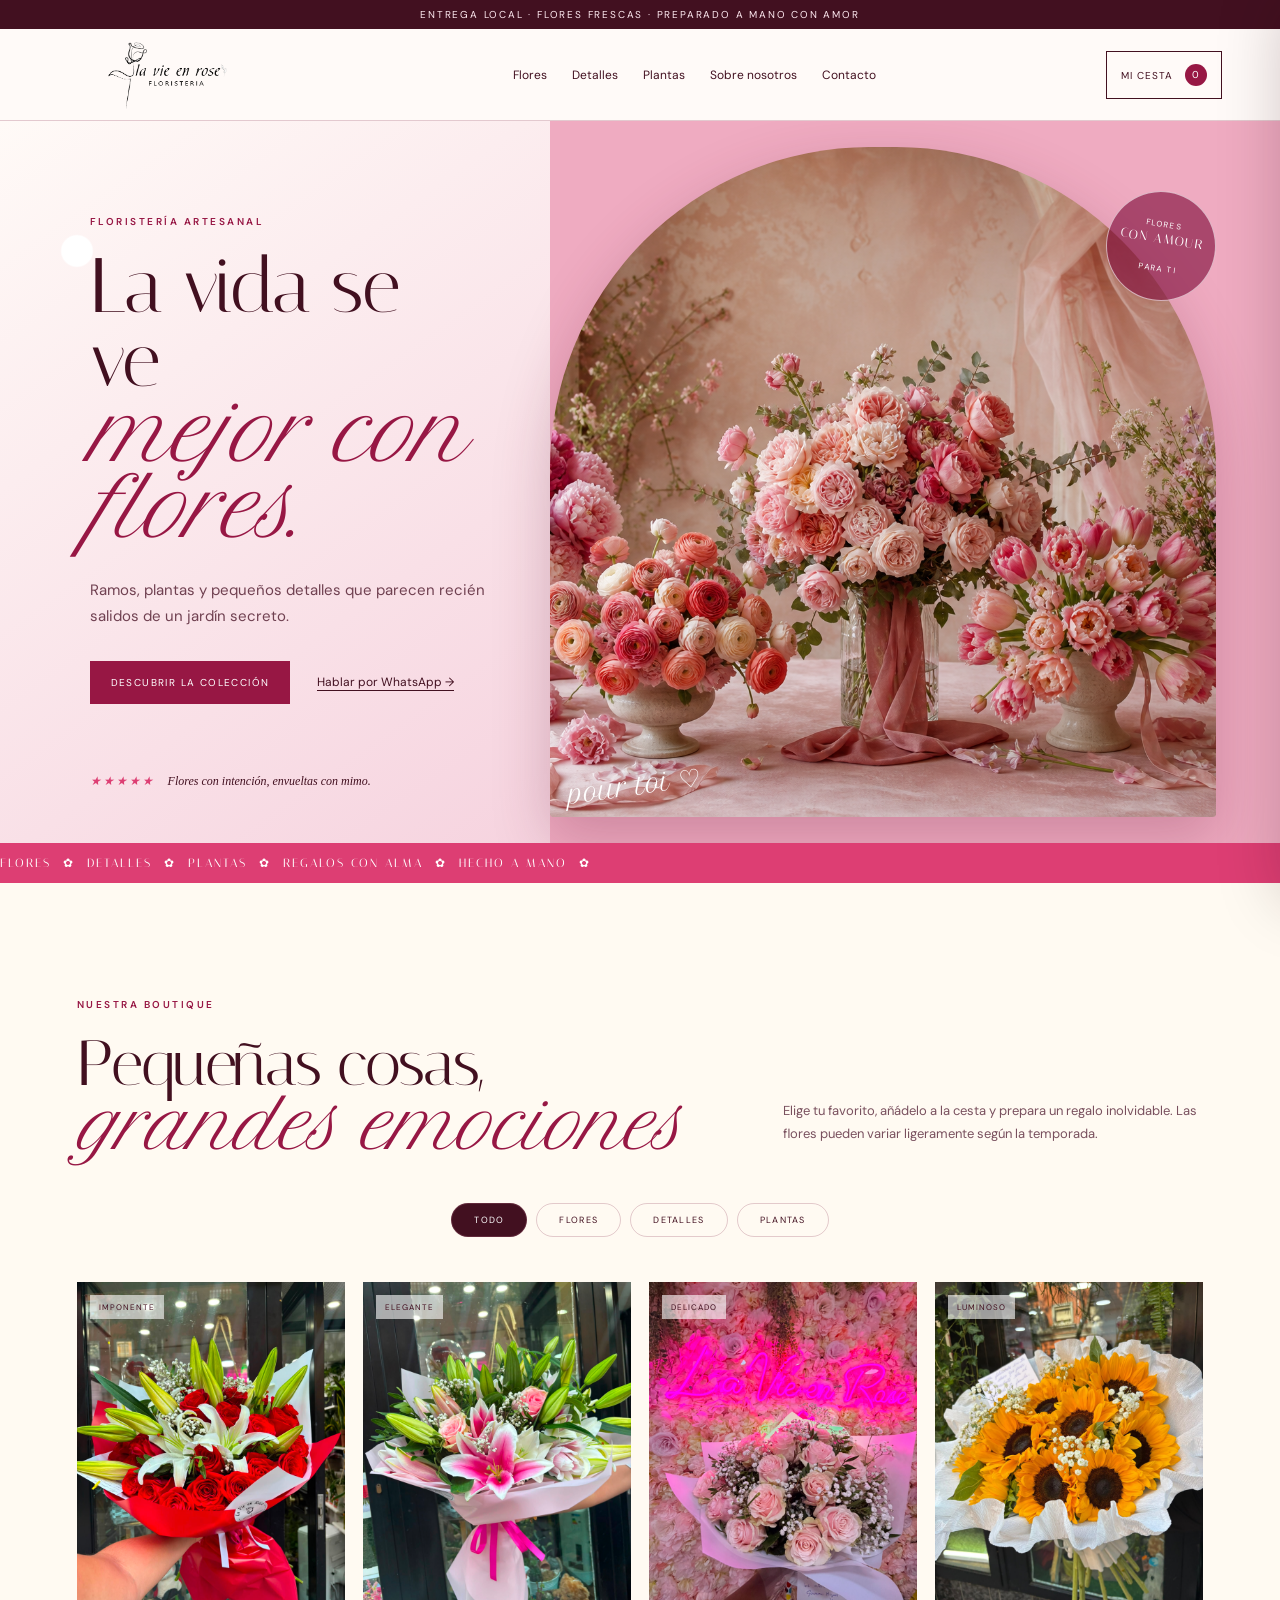
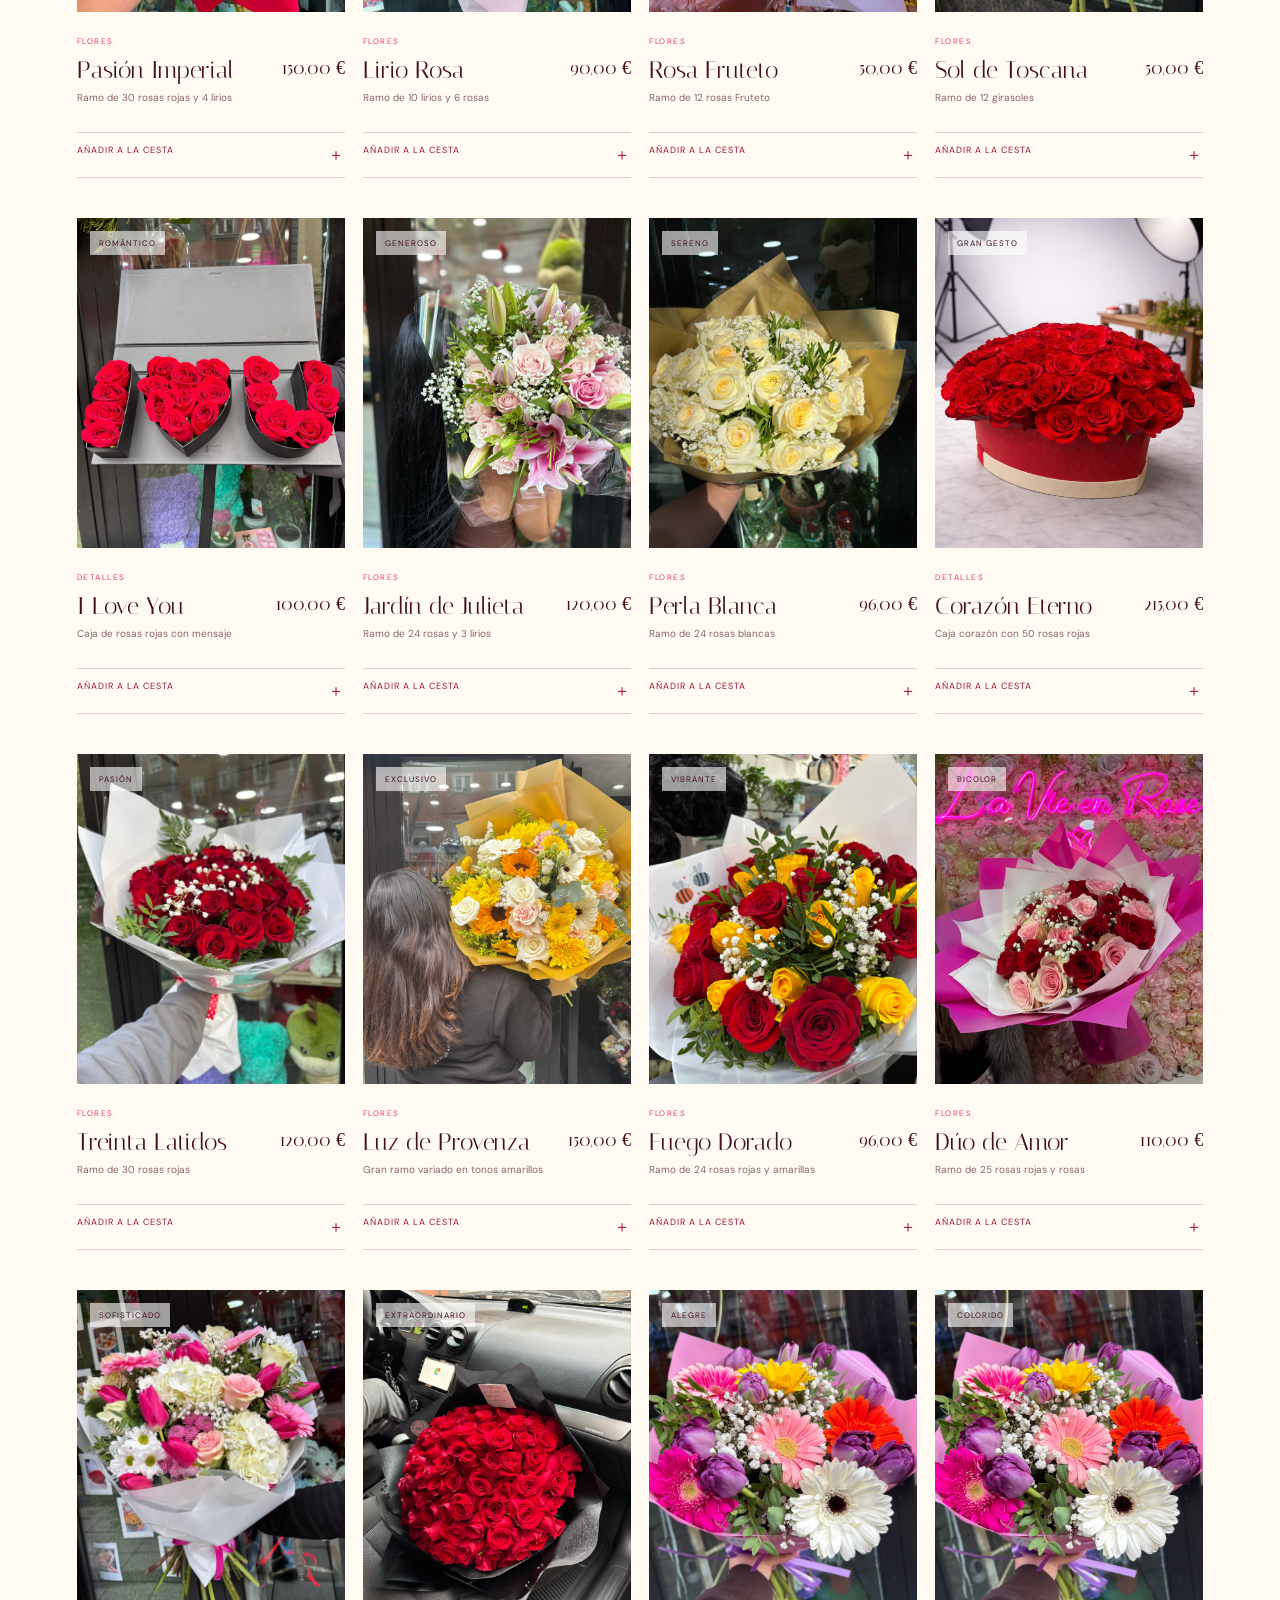
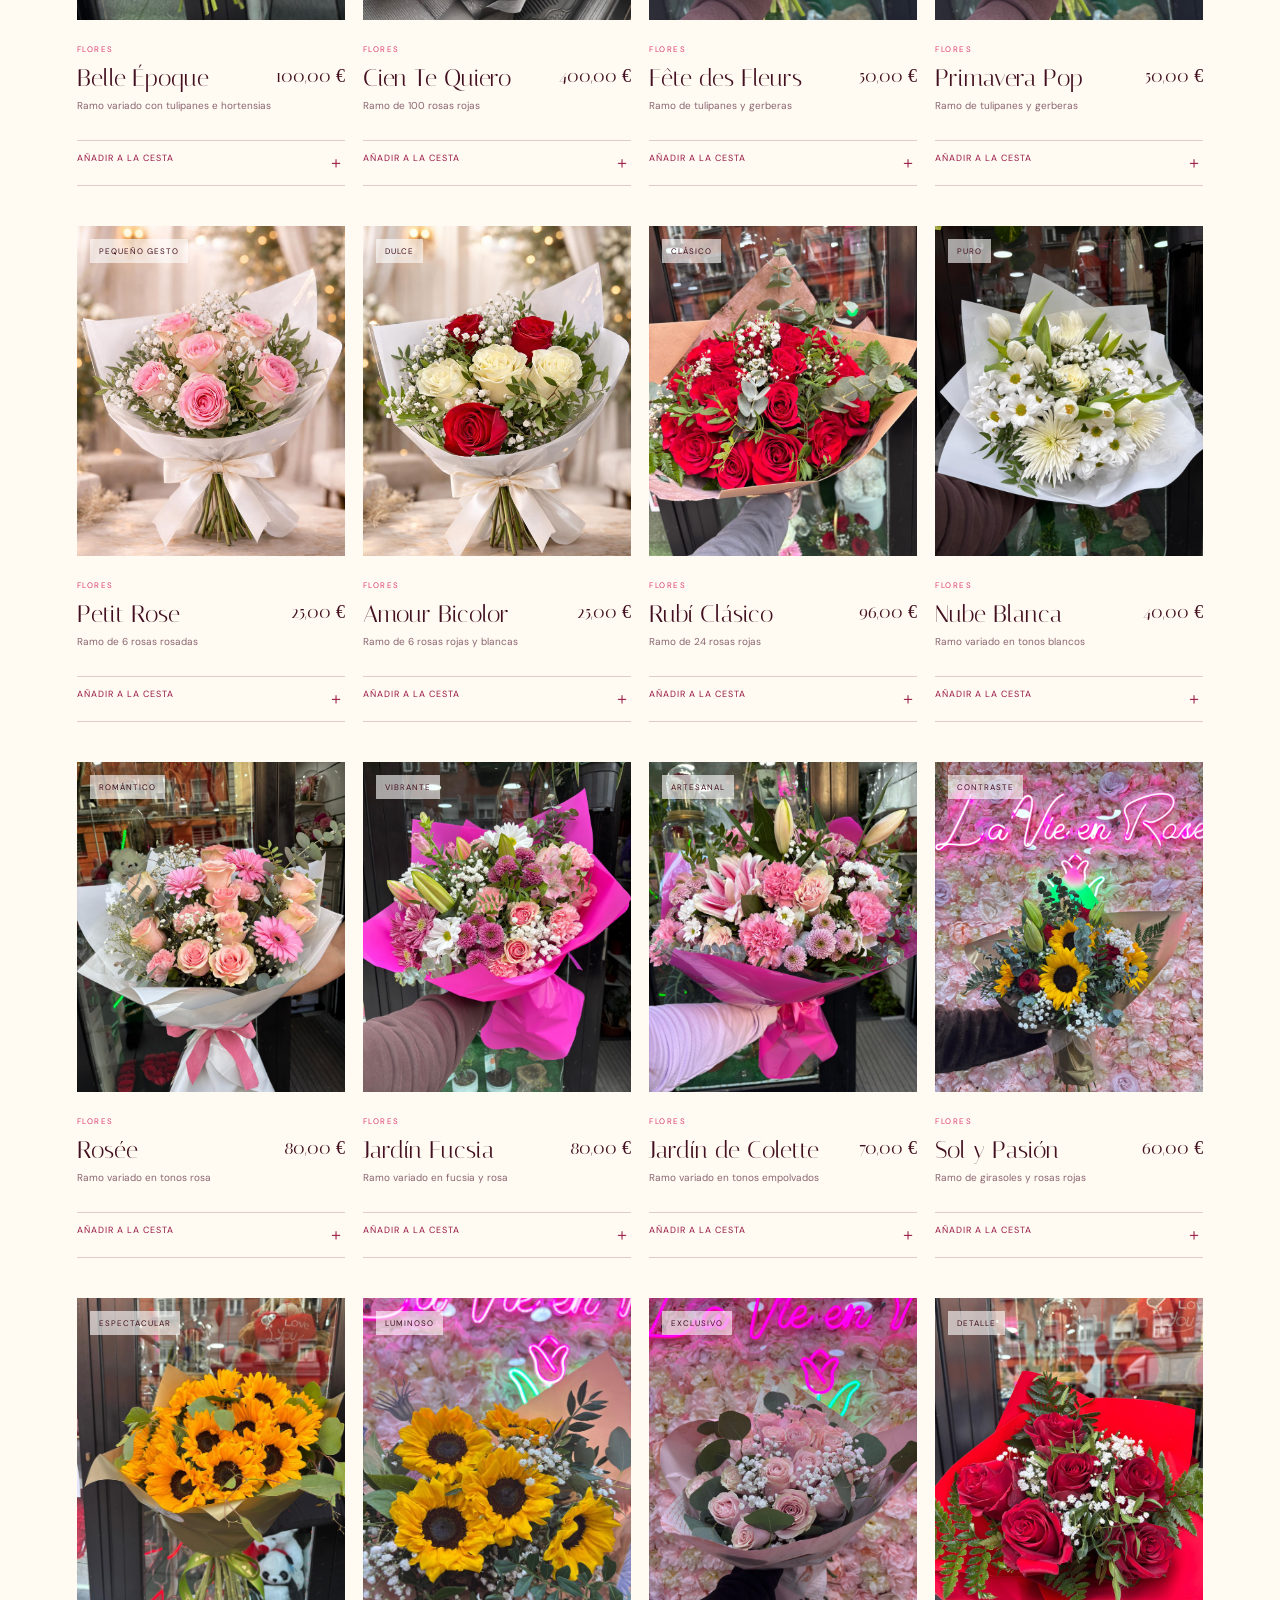
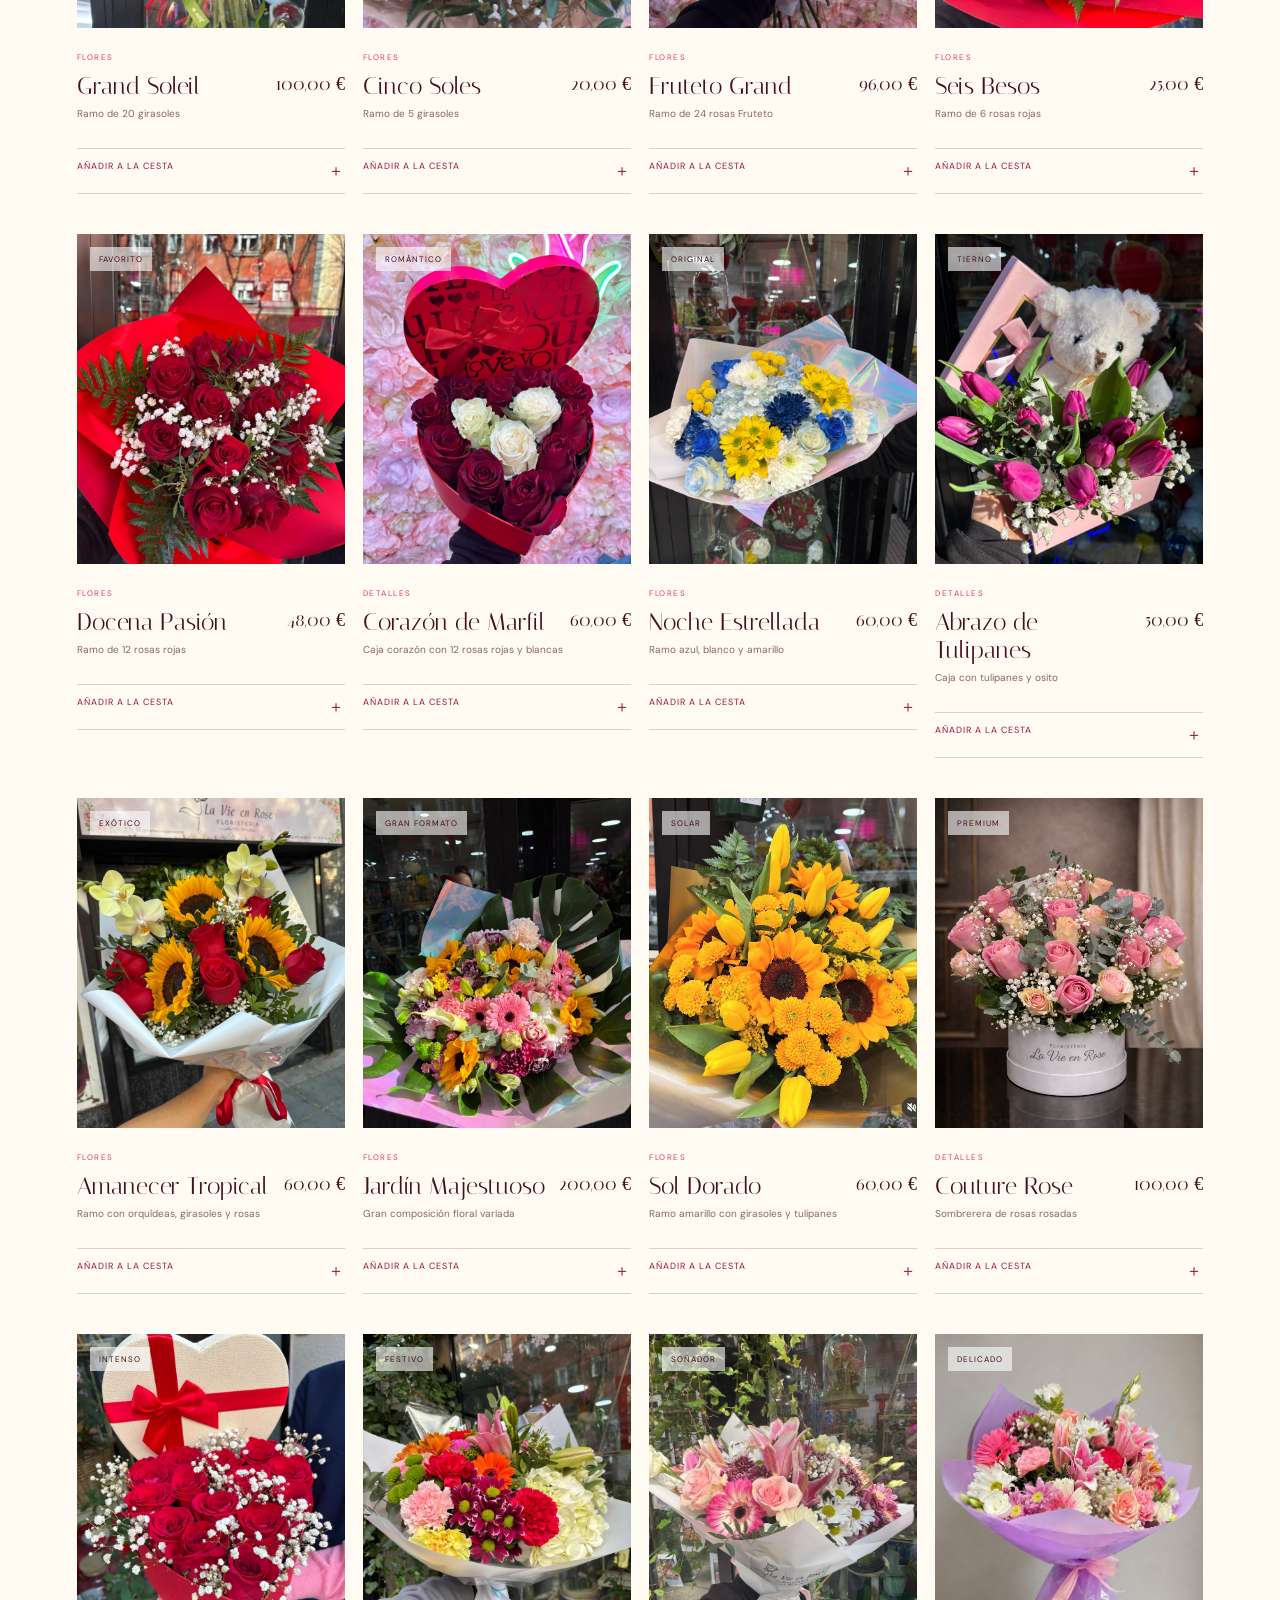
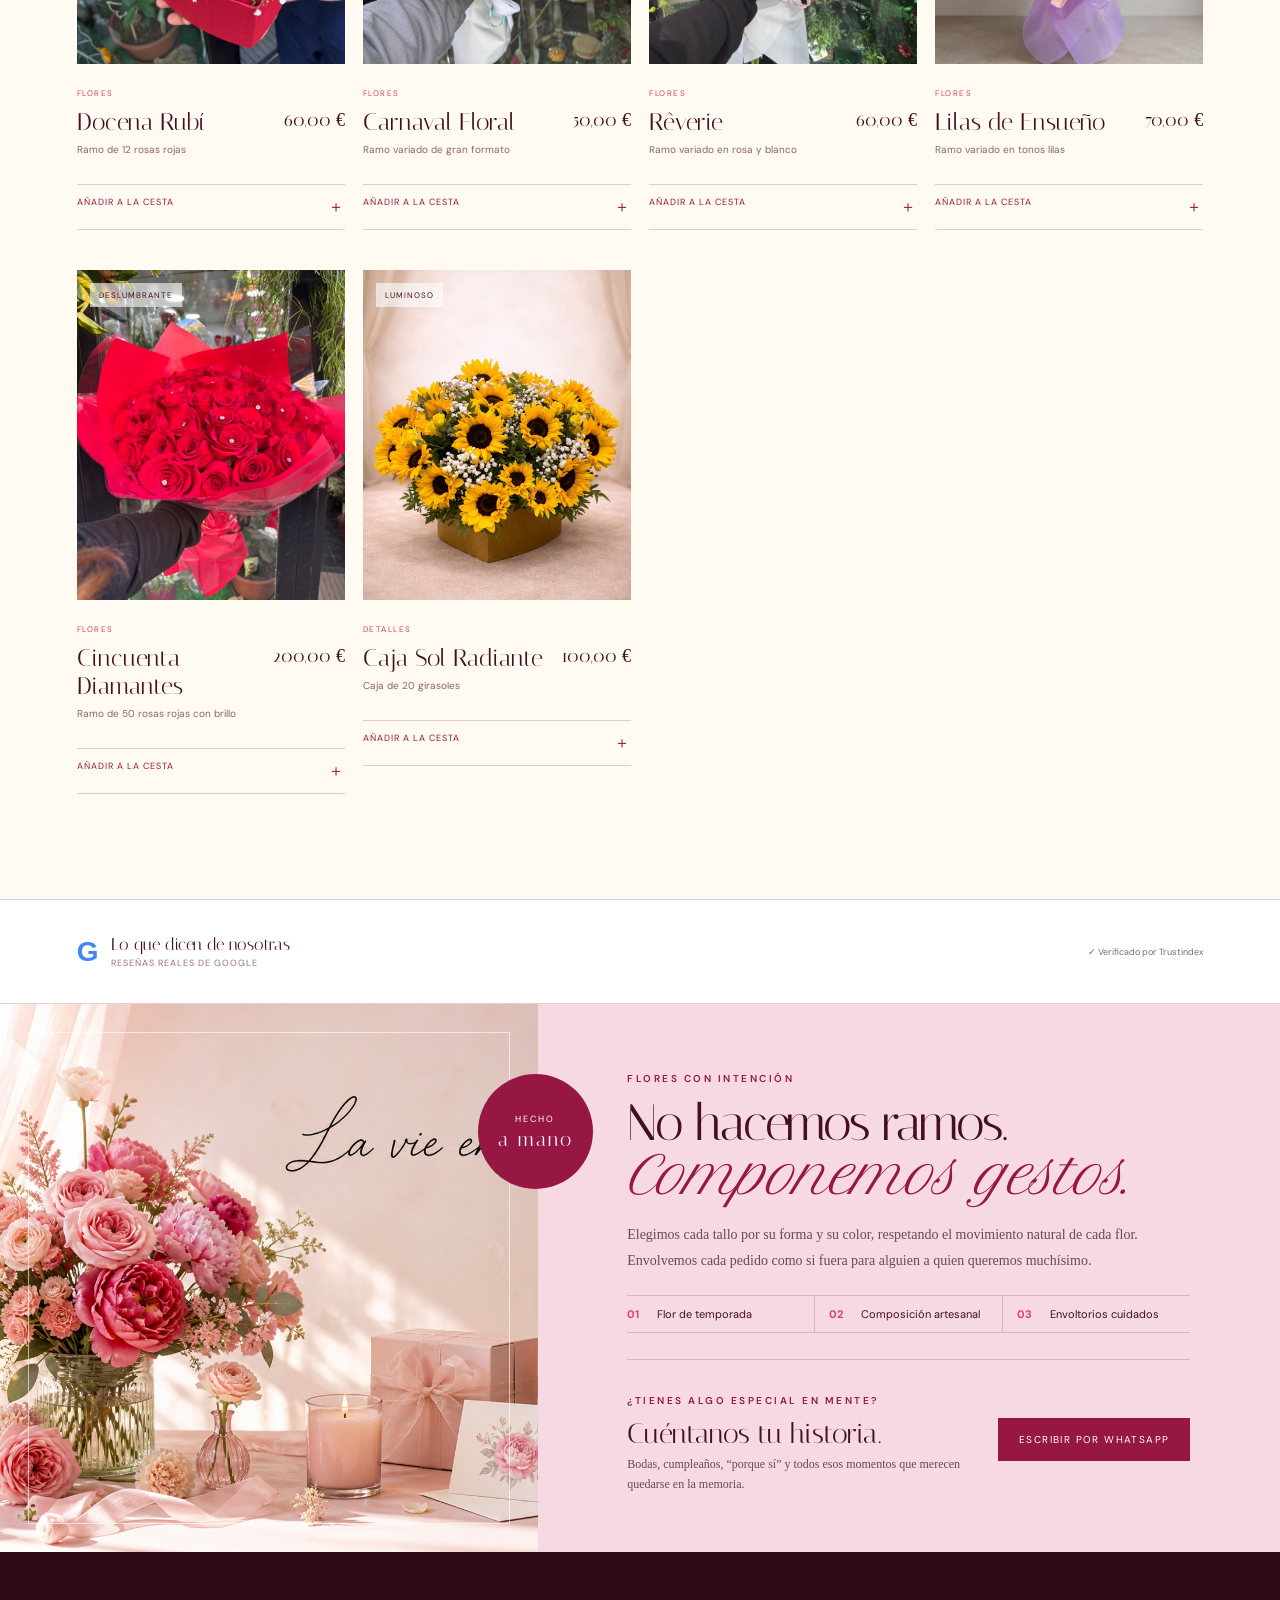
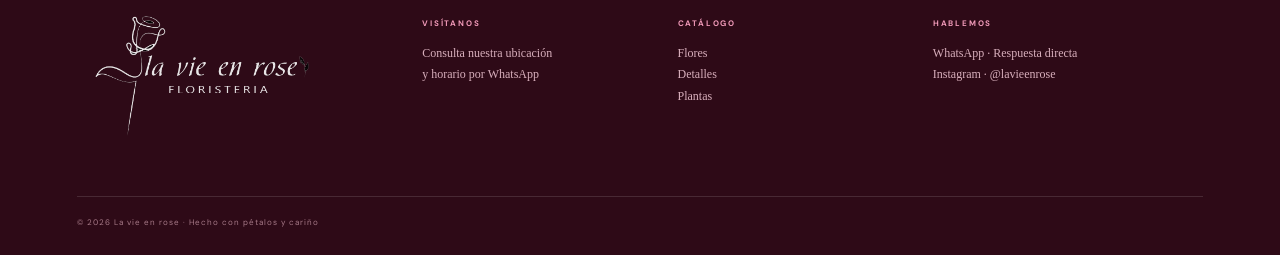
==== index.html @ 82c684bb "Completar entrega y confirmacion de pedidos" ====
<!doctype html>
<html lang="es">
<head>
  <meta charset="utf-8">
  <meta name="viewport" content="width=device-width,initial-scale=1">
  <title>La vie en rose · Floristería artesanal</title>
  <meta name="description" content="Flores, plantas y detalles preparados con cariño. Compra online y entrega local.">
  <meta property="og:title" content="La vie en rose · Flores con intención">
  <meta property="og:description" content="Ramos, plantas y detalles para convertir cualquier día en una ocasión.">
  <meta property="og:image" content="images/og-la-vie-en-rose.png">
  <link rel="stylesheet" href="styles.css">
  <link rel="stylesheet" href="catalogo-real.css">
  <link rel="stylesheet" href="checkout-flow.css">
</head>
<body>
  <div class="announcement">Entrega local · Flores frescas · Preparado a mano con amor</div>
  <header class="nav">
    <a class="brand" href="#inicio" aria-label="La vie en rose, inicio"><img src="images/logo-oficial.png" alt="La vie en rose"></a>
    <button class="menu" aria-label="Abrir menú" aria-expanded="false">☰</button>
    <nav class="links" aria-label="Navegación principal">
      <a href="#catalogo" data-category="flores">Flores</a><a href="#catalogo" data-category="detalles">Detalles</a><a href="#catalogo" data-category="plantas">Plantas</a><a href="#nosotros">Sobre nosotros</a><a href="#contacto">Contacto</a>
    </nav>
    <button class="cartButton" id="open-cart" aria-label="Abrir carrito">Mi cesta <span id="cart-count">0</span></button>
  </header>

  <main>
    <section class="hero" id="inicio">
      <div class="heroCopy"><p class="eyebrow">Floristería artesanal</p><h1>La vida se ve<br><i>mejor con flores.</i></h1><p class="lead">Ramos, plantas y pequeños detalles que parecen recién salidos de un jardín secreto.</p><div class="actions"><a class="button primary" href="#catalogo">Descubrir la colección</a><a class="textLink whatsapp-link" data-message="Hola, quiero hacer una consulta">Hablar por WhatsApp →</a></div><div class="tinyReview"><span>★★★★★</span> Flores con intención, envueltas con mimo.</div></div>
      <div class="heroVisual"><div class="heroImage" role="img" aria-label="Atelier floral de La vie en rose"></div><div class="seal">FLORES<br><b>CON AMOUR</b><br>PARA TI</div><span class="scribble">pour toi ♡</span></div>
    </section>

    <div class="marquee"><span>FLORES &nbsp;✿&nbsp; DETALLES &nbsp;✿&nbsp; PLANTAS &nbsp;✿&nbsp; REGALOS CON ALMA &nbsp;✿&nbsp; HECHO A MANO &nbsp;✿&nbsp;</span></div>

    <section class="shop" id="catalogo">
      <div class="sectionHead"><div><p class="eyebrow">Nuestra boutique</p><h2>Pequeñas cosas,<br><i>grandes emociones</i></h2></div><p>Elige tu favorito, añádelo a la cesta y prepara un regalo inolvidable. Las flores pueden variar ligeramente según la temporada.</p></div>
      <div class="categoryTabs" role="tablist" aria-label="Categorías"><button class="active" data-filter="todos">Todo</button><button data-filter="flores">Flores</button><button data-filter="detalles">Detalles</button><button data-filter="plantas">Plantas</button></div>
      <div class="productGrid" id="product-grid"></div>
    </section>

    <section class="reviews" aria-label="Reseñas de Google"><div class="reviewIntro"><span class="googleMark">G</span><div><strong>Lo que dicen de nosotras</strong><p>Reseñas reales de Google</p></div></div><div id="trustindex-widget"><script defer async src="https://cdn.trustindex.io/loader.js?f05400878cf0808a0d669afef79"></script></div><span class="verified">✓ Verificado por Trustindex</span></section>

    <section class="story storyCompact" id="nosotros"><div class="storyImage"><span>Hecho<br><b>a mano</b></span></div><div class="storyCopy"><p class="eyebrow">Flores con intención</p><h2>No hacemos ramos. <i>Componemos gestos.</i></h2><p>Elegimos cada tallo por su forma y su color, respetando el movimiento natural de cada flor. Envolvemos cada pedido como si fuera para alguien a quien queremos muchísimo.</p><div class="values"><span><b>01</b> Flor de temporada</span><span><b>02</b> Composición artesanal</span><span><b>03</b> Envoltorios cuidados</span></div><div class="storyCta" id="contacto"><div><p class="eyebrow">¿Tienes algo especial en mente?</p><h3>Cuéntanos tu historia.</h3><p>Bodas, cumpleaños, “porque sí” y todos esos momentos que merecen quedarse en la memoria.</p></div><a class="button primary whatsapp-link" data-message="Hola, me gustaría hacer un encargo personalizado">Escribir por WhatsApp</a></div></div></section>
  </main>

  <footer><a class="footerLogo" href="#inicio"><img src="images/logo-oficial.png" alt="La vie en rose"></a><div><b>VISÍTANOS</b><p>Consulta nuestra ubicación<br>y horario por WhatsApp</p></div><div><b>CATÁLOGO</b><p><a href="#catalogo" data-category="flores">Flores</a><br><a href="#catalogo" data-category="detalles">Detalles</a><br><a href="#catalogo" data-category="plantas">Plantas</a></p></div><div><b>HABLEMOS</b><p><a class="whatsapp-link" data-message="Hola, quiero más información">WhatsApp · Respuesta directa</a><br>Instagram · @lavieenrose</p></div><small>© 2026 La vie en rose · Hecho con pétalos y cariño</small></footer>

  <div class="overlay" id="cart-overlay" hidden></div><aside class="cartDrawer" id="cart" aria-label="Carrito" aria-hidden="true"><div class="cartHead"><div><p class="eyebrow">Tu selección</p><h2>Mi cesta <span id="drawer-count">0</span></h2></div><button id="close-cart" aria-label="Cerrar carrito">×</button></div><div id="cart-items" class="cartItems"></div><div class="cartEmpty" id="cart-empty"><span>♡</span><h3>Tu cesta espera flores</h3><p>Añade algo bonito del catálogo.</p></div><div class="cartSummary"><fieldset class="fulfillment"><legend>¿Cómo quieres recibirlo?</legend><label><input type="radio" name="fulfillment" value="pickup" checked> Recogida en tienda <span>Gratis</span></label><label><input type="radio" name="fulfillment" value="delivery"> Entrega en Comunidad de Madrid <span>7,90 €</span></label><div id="delivery-time-wrap" hidden><label for="delivery-time">Fecha y hora de entrega</label><input id="delivery-time" type="datetime-local" step="1800"><small>Mínimo 5 horas desde el pago · Horario 10:00–20:30</small></div></fieldset><div><span>Total</span><strong id="cart-total">0,00 €</strong></div><p id="delivery-note">Recogida gratuita. Te avisaremos cuando esté preparado.</p><button class="checkout" id="checkout">Pagar de forma segura</button><button class="whatsappOrder" id="whatsapp-order">Consultar cesta por WhatsApp</button></div></aside>
  <div class="orderModal" id="order-modal" hidden><div class="orderCard"><button id="close-order" aria-label="Cerrar">×</button><span class="orderFlower">❀</span><p class="eyebrow">Pago confirmado</p><h2>Tu pedido ya está <i>en marcha</i></h2><p>Hemos recibido correctamente tu compra.</p><div class="orderRef"><span>Referencia</span><strong id="order-reference">—</strong></div><p>Stripe enviará el comprobante al correo indicado durante el pago. Conserva esta referencia.</p><button class="checkout" id="confirm-whatsapp">Avisar a la tienda por WhatsApp</button></div></div>
  <div class="toast" id="toast" role="status" hidden></div>
  <script src="config.js"></script>
  <script src="app.js"></script>
</body></html>
---- styles.css ----
@import url('https://fonts.googleapis.com/css2?family=DM+Sans:wght@300;400;500;600&family=Italiana&family=Petit+Formal+Script&display=swap');
:root{--ink:#421020;--berry:#971744;--hot:#dd3e73;--blush:#f6d9e2;--pale:#fff8f8;--cream:#fffaf2;--sage:#738164;--line:#a6617850}*{box-sizing:border-box}html{scroll-behavior:smooth}body{margin:0;background:var(--pale);color:var(--ink);font-family:'DM Sans',sans-serif}.noScroll{overflow:hidden}button,input{font:inherit}button,a{color:inherit}a{text-decoration:none;cursor:pointer}.announcement{background:var(--ink);color:#ffeaf1;text-align:center;padding:8px 20px;font-size:10px;letter-spacing:1.8px;text-transform:uppercase}.nav{height:92px;padding:0 4.5vw;display:flex;align-items:center;justify-content:space-between;border-bottom:1px solid var(--line);background:#fffaf8e8;backdrop-filter:blur(14px);position:sticky;top:0;z-index:30}.brand img{display:block;width:225px;height:72px;object-fit:contain}.links{display:flex;gap:25px;font-size:12px}.links a{position:relative}.links a:after{content:"";position:absolute;height:1px;left:0;right:100%;bottom:-6px;background:var(--hot);transition:.25s}.links a:hover:after{right:0}.menu{display:none;background:none;border:0;font-size:22px}.cartButton{border:1px solid var(--ink);background:transparent;padding:12px 14px;text-transform:uppercase;letter-spacing:1px;font-size:10px;cursor:pointer}.cartButton span{display:inline-grid;place-items:center;background:var(--berry);color:white;border-radius:50%;min-width:22px;height:22px;margin-left:8px}.hero{min-height:680px;display:grid;grid-template-columns:43% 57%;overflow:hidden}.heroCopy{padding:84px 5vw 54px 7vw;background:radial-gradient(circle at 14% 18%,#fff 0 2%,transparent 2.2%),linear-gradient(145deg,#fffaf7,#f6d3df)}.eyebrow{text-transform:uppercase;letter-spacing:2.5px;font-size:10px;font-weight:600;color:var(--berry)}h1,h2{font:clamp(50px,6vw,88px)/.96 'Italiana',serif;letter-spacing:-2px;margin:22px 0 28px;font-weight:400}h1 i,h2 i{font-family:'Petit Formal Script',cursive;color:var(--berry);font-weight:400}.lead{font-size:15px;line-height:1.75;max-width:440px;color:#704151}.actions{display:flex;align-items:center;gap:27px;margin-top:32px}.button{border:1px solid var(--ink);padding:14px 20px;font-size:10px;text-transform:uppercase;letter-spacing:1.4px;display:inline-block;transition:.2s}.button.primary{background:var(--berry);border-color:var(--berry);color:white}.button:hover{transform:translateY(-2px)}.textLink{font-size:12px;border-bottom:1px solid}.tinyReview{margin-top:70px;font:italic 12px serif}.tinyReview span,.stars{color:var(--hot);letter-spacing:2px;margin-right:10px}.heroVisual{position:relative;padding:26px 5vw 26px 0;background:#efabc1}.heroImage{height:100%;min-height:610px;background:url('images/atelier-floral.png') center/cover no-repeat;border-radius:48% 48% 3px 3px;box-shadow:0 20px 55px #671d3840}.seal{position:absolute;right:5vw;top:70px;width:110px;height:110px;border:1px solid #fff9;border-radius:50%;display:grid;place-content:center;text-align:center;color:white;font-size:8px;line-height:1.8;letter-spacing:1.5px;transform:rotate(9deg);background:#861642aa}.seal b{font:13px 'Italiana'}.scribble{position:absolute;bottom:42px;left:18px;color:white;font:25px 'Petit Formal Script';transform:rotate(-8deg)}.marquee{background:var(--hot);color:white;white-space:nowrap;overflow:hidden;padding:13px 0;font:12px 'Italiana';letter-spacing:2px}.marquee span{display:inline-block;animation:move 22s linear infinite}@keyframes move{to{transform:translateX(-38%)}}.shop{padding:105px 6vw;background:var(--cream)}.sectionHead{display:flex;justify-content:space-between;align-items:end;margin-bottom:45px}.sectionHead h2{font-size:clamp(46px,5vw,73px);margin-bottom:0}.sectionHead>p{max-width:420px;line-height:1.75;color:#79505e;font-size:13px}.categoryTabs{display:flex;justify-content:center;gap:9px;margin:0 0 45px}.categoryTabs button{border:1px solid var(--line);border-radius:30px;background:transparent;padding:10px 22px;text-transform:uppercase;letter-spacing:1.3px;font-size:9px;cursor:pointer}.categoryTabs button.active{background:var(--ink);color:white}.productGrid{display:grid;grid-template-columns:repeat(4,1fr);gap:40px 18px}.productCard{min-width:0}.productImage,.cartThumb{background-image:url('images/catalogo-colecciones.png');background-size:300% 100%;background-repeat:no-repeat}.productImage{height:330px;position:relative;transition:.35s;overflow:hidden}.productCard:hover .productImage{transform:translateY(-4px);box-shadow:0 14px 30px #681c3720}.productImage>span{position:absolute;left:13px;top:13px;background:#fff9;padding:7px 9px;font-size:8px;text-transform:uppercase;letter-spacing:1px}.quickAdd{position:absolute;right:12px;bottom:12px;width:38px;height:38px;border-radius:50%;border:0;background:var(--berry);color:white;font-size:19px;cursor:pointer;transform:translateY(55px);transition:.25s}.productCard:hover .quickAdd{transform:none}.productInfo{padding-top:16px}.productInfo small{text-transform:uppercase;color:var(--hot);font-size:8px;letter-spacing:1.5px}.productInfo>div{display:flex;justify-content:space-between;align-items:start;gap:12px}.productInfo h3{font:24px 'Italiana';margin:7px 0 0}.productInfo strong{font:18px 'Italiana';white-space:nowrap;margin-top:8px}.productInfo p{font-size:10px;color:#8a6570;margin:7px 0 13px;min-height:28px}.addButton{width:100%;padding:11px 0;border:0;border-top:1px solid var(--line);border-bottom:1px solid var(--line);background:transparent;text-align:left;color:var(--berry);font-size:9px;text-transform:uppercase;letter-spacing:1px;cursor:pointer}.addButton span{float:right;font-size:16px}.reviews{min-height:105px;background:white;display:flex;align-items:center;gap:28px;padding:22px 6vw;border-top:1px solid var(--line);border-bottom:1px solid var(--line);overflow:hidden}.reviewIntro{display:flex;align-items:center;gap:12px;min-width:max-content}.googleMark{font:bold 28px Arial;color:#4285f4}.reviewIntro strong{display:block;font:17px 'Italiana'}.reviewIntro p{margin:3px 0 0;font-size:9px;text-transform:uppercase;letter-spacing:1px;color:#94717c}.reviewPlaceholder{display:inline-block;background:var(--pale);padding:13px 20px;font:italic 12px serif;color:#8d6873;border-radius:3px}.verified{margin-left:auto;font-size:9px;color:#7c6970;white-space:nowrap}.story{display:grid;grid-template-columns:1fr 1fr;min-height:690px;background:var(--blush)}.storyImage{background:url('images/catalogo-colecciones.png') 2% center/300% 100% no-repeat;position:relative}.storyImage:after{content:"";position:absolute;inset:28px;border:1px solid #fff9}.storyImage span{position:absolute;z-index:2;right:-55px;top:70px;width:115px;height:115px;border-radius:50%;background:var(--berry);color:white;display:grid;place-content:center;text-align:center;font-size:9px;line-height:1.7;letter-spacing:2px;text-transform:uppercase}.storyImage b{font:20px 'Italiana';text-transform:none}.storyCopy{padding:95px 9vw}.storyCopy h2{font-size:clamp(44px,5vw,68px)}.storyCopy>p:not(.eyebrow){font:14px/1.85 Georgia,serif;color:#704655}.values{margin-top:32px;border-top:1px solid var(--line)}.values span{display:flex;gap:18px;padding:13px 0;border-bottom:1px solid var(--line);font-size:11px}.values b{color:var(--hot)}.contact{text-align:center;background:var(--berry);color:white;padding:95px 20px;position:relative;overflow:hidden}.contact:before,.contact:after{content:'❀';position:absolute;font-size:230px;color:#ffffff0a}.contact:before{left:-50px;top:-80px}.contact:after{right:-30px;bottom:-100px}.contact .eyebrow{color:#ffc3d8}.contact h2{font-size:clamp(46px,6vw,76px);margin:18px auto}.contact h2 i{color:#ffc1d6}.contact>p:not(.eyebrow){max-width:570px;margin:auto;line-height:1.7;color:#f9dce6;font-size:13px}.contactFlower{font-size:28px}.center{justify-content:center}.button.light{background:white;border-color:white;color:var(--berry)}footer{padding:58px 6vw 28px;background:#2e0a17;color:#f7dfe7;display:grid;grid-template-columns:1.4fr 1fr 1fr 1.2fr;gap:30px}.footerLogo img{width:260px;filter:invert(1);opacity:.9}footer b{font-size:8px;letter-spacing:1.8px;color:#f19ab9}footer p{font:12px/1.8 Georgia,serif;color:#d8afbc}footer small{grid-column:1/-1;border-top:1px solid #ffffff20;padding-top:20px;margin-top:22px;color:#a77a88;font-size:8px;letter-spacing:1px}.overlay{position:fixed;inset:0;background:#25071188;backdrop-filter:blur(3px);z-index:50}.cartDrawer{position:fixed;right:0;top:0;bottom:0;width:min(440px,100%);background:var(--cream);z-index:60;transform:translateX(105%);transition:.35s ease;display:flex;flex-direction:column;box-shadow:-20px 0 60px #21020e35}.cartDrawer.open{transform:none}.cartHead{display:flex;justify-content:space-between;align-items:start;padding:30px;border-bottom:1px solid var(--line)}.cartHead h2{font-size:35px;margin:8px 0 0;letter-spacing:-1px}.cartHead h2 span{font:12px 'DM Sans';display:inline-grid;place-items:center;background:var(--berry);color:#fff;border-radius:50%;width:22px;height:22px;vertical-align:middle}.cartHead>button{border:0;background:none;font:34px/1 serif;cursor:pointer}.cartItems{padding:8px 28px;overflow:auto}.cartItem{display:grid;grid-template-columns:78px 1fr auto;gap:15px;padding:18px 0;border-bottom:1px solid var(--line)}.cartThumb{height:92px}.cartItemCopy h3{font:20px 'Italiana';margin:5px 0}.cartItemCopy p{font-size:11px;color:var(--berry);margin:0 0 13px}.quantity{border:1px solid var(--line);width:92px;display:flex;align-items:center;justify-content:space-between}.quantity button{border:0;background:transparent;padding:5px 8px;cursor:pointer}.quantity span{font-size:10px}.remove{border:0;background:none;align-self:start;color:#a67a87;font-size:20px;cursor:pointer}.cartEmpty{text-align:center;margin:auto;padding:40px}.cartEmpty span{font:50px serif;color:#d48ca5}.cartEmpty h3{font:27px 'Italiana';margin:10px}.cartEmpty p{font:italic 13px serif;color:#92717c}.cartSummary{margin-top:auto;padding:24px 30px 30px;border-top:1px solid var(--line);background:white}.cartSummary>div{display:flex;justify-content:space-between}.cartSummary strong{font:23px 'Italiana'}.cartSummary>p{font-size:9px;color:#8c6d77}.checkout,.whatsappOrder{width:100%;padding:15px;border:1px solid var(--ink);cursor:pointer;text-transform:uppercase;letter-spacing:1px;font-size:9px}.checkout{background:var(--berry);border-color:var(--berry);color:white;margin-top:10px}.whatsappOrder{background:white;margin-top:8px}.toast{position:fixed;bottom:25px;left:50%;transform:translateX(-50%);background:var(--ink);color:white;padding:14px 22px;z-index:80;border-radius:100px;font-size:11px;box-shadow:0 10px 30px #0004}
@media(max-width:1050px){.links{gap:15px}.productGrid{grid-template-columns:repeat(3,1fr)}}
@media(max-width:820px){.nav{height:74px}.brand img{width:175px;height:58px}.menu{display:block;order:3}.links{display:none;position:absolute;top:74px;left:0;right:0;background:var(--pale);padding:25px;flex-direction:column;text-align:center;gap:20px;border-bottom:1px solid var(--line)}.links.open{display:flex}.cartButton{margin-left:auto;margin-right:12px}.hero{grid-template-columns:1fr}.heroCopy{padding:70px 7vw}.heroVisual{height:560px;padding:20px}.heroImage{min-height:0}.productGrid{grid-template-columns:repeat(2,1fr)}.reviews{flex-wrap:wrap}.verified{margin-left:0}.story{grid-template-columns:1fr}.storyImage{min-height:560px}.storyImage span{right:24px}.storyCopy{padding:75px 8vw}footer{grid-template-columns:1fr 1fr}}
@media(max-width:560px){.announcement{font-size:7px}.brand img{width:142px}.cartButton{font-size:0;padding:7px}.cartButton:before{content:'Cesta';font-size:8px}.heroCopy{padding:55px 6vw}.hero h1{font-size:53px}.lead{font-size:13px}.actions{align-items:flex-start;flex-direction:column;gap:17px}.heroVisual{height:450px}.seal{width:85px;height:85px;right:24px}.shop{padding:72px 5vw}.sectionHead{display:block}.sectionHead>p{margin-top:24px}.categoryTabs{justify-content:flex-start;overflow:auto}.categoryTabs button{padding:9px 16px}.productGrid{grid-template-columns:1fr;gap:35px}.productImage{height:410px}.quickAdd{transform:none}.reviews{display:block;text-align:center}.reviewIntro{justify-content:center}.reviewPlaceholder{margin-top:18px}.verified{display:block;margin-top:15px}.storyImage{min-height:450px}.storyCopy{padding:64px 6vw}.contact{padding:75px 18px}.contact h2{font-size:44px}footer{grid-template-columns:1fr;padding:48px 8vw}.footerLogo{margin-bottom:18px}.footerLogo img{width:230px}}
---- catalogo-real.css ----
.productImage,
.cartThumb {
  background-size: cover;
  background-position: center;
  background-repeat: no-repeat;
}

.productImage {
  background-color: var(--blush);
}

.emptyCategory {
  grid-column: 1 / -1;
  padding: 72px 24px;
  text-align: center;
  border: 1px solid var(--line);
  background: #fff;
}

.emptyCategory span {
  color: var(--hot);
  font-size: 32px;
}

.emptyCategory h3 {
  margin: 12px 0 8px;
  font: 34px 'Italiana', serif;
}

.emptyCategory p {
  margin: auto;
  max-width: 480px;
  color: #8a6570;
  font-size: 12px;
  line-height: 1.7;
}

#trustindex-widget {
  flex: 1;
  min-width: 280px;
}

.story.storyCompact {
  min-height: 520px;
  grid-template-columns: minmax(330px, 42%) 1fr;
}

.storyCompact .storyImage {
  min-height: 520px;
  background-size: cover;
  background-position: 10% center;
}

.storyCompact .storyCopy {
  padding: 58px clamp(38px, 7vw, 105px);
}

.storyCompact .storyCopy > h2 {
  max-width: 720px;
  margin: 12px 0 18px;
  font-size: clamp(38px, 4vw, 58px);
  line-height: 1.02;
}

.storyCompact .storyCopy > p:not(.eyebrow) {
  max-width: 690px;
  margin-bottom: 20px;
}

.storyCompact .values {
  display: grid;
  grid-template-columns: repeat(3, 1fr);
  margin-top: 22px;
}

.storyCompact .values span {
  align-items: center;
  border-right: 1px solid var(--line);
  padding: 11px 14px;
}

.storyCompact .values span:first-child { padding-left: 0; }
.storyCompact .values span:last-child { border-right: 0; }

.storyCta {
  display: flex;
  align-items: center;
  justify-content: space-between;
  gap: 28px;
  margin-top: 26px;
  padding-top: 24px;
  border-top: 1px solid var(--line);
}

.storyCta h3 {
  margin: 5px 0;
  font: 28px 'Italiana', serif;
}

.storyCta p:not(.eyebrow) {
  margin: 0;
  max-width: 520px;
  color: #704655;
  font: 12px/1.6 Georgia, serif;
}

.storyCta .button { flex: 0 0 auto; }

@media (max-width: 820px) {
  .story.storyCompact { grid-template-columns: 1fr; }
  .storyCompact .storyImage { min-height: 360px; }
  .storyCompact .storyCopy { padding: 52px 7vw; }
}

@media (max-width: 560px) {
  .storyCompact .storyImage { min-height: 310px; }
  .storyCompact .storyCopy { padding: 42px 6vw; }
  .storyCompact .storyCopy > h2 { font-size: 38px; }
  .storyCompact .values { grid-template-columns: 1fr; }
  .storyCompact .values span { border-right: 0; padding-left: 0; }
  .storyCta { align-items: flex-start; flex-direction: column; }
}
---- checkout-flow.css ----
.fulfillment{border:0;border-bottom:1px solid var(--line);margin:0 0 16px;padding:0 0 14px}.fulfillment legend{font-size:10px;font-weight:700;text-transform:uppercase;letter-spacing:1px;margin-bottom:9px}.fulfillment>label{display:flex;gap:8px;align-items:center;font-size:11px;padding:6px 0}.fulfillment>label span{margin-left:auto;color:var(--berry);font-weight:700}.fulfillment input[type=radio]{accent-color:var(--berry)}#delivery-time-wrap{background:var(--pale);padding:11px;margin-top:8px}#delivery-time-wrap label{display:block;font-size:10px;font-weight:700;margin-bottom:6px}#delivery-time{width:100%;border:1px solid var(--line);background:white;padding:9px;color:var(--ink)}#delivery-time-wrap small{display:block;font-size:8px;line-height:1.5;color:#86646f;margin-top:6px}.orderModal{position:fixed;inset:0;background:#250711bb;z-index:100;display:grid;place-items:center;padding:20px}.orderModal[hidden]{display:none}.orderCard{position:relative;width:min(520px,100%);background:var(--cream);padding:45px;text-align:center;box-shadow:0 25px 80px #0006}.orderCard>button:first-child{position:absolute;right:18px;top:14px;border:0;background:none;font-size:30px;cursor:pointer}.orderFlower{font-size:35px;color:var(--hot)}.orderCard h2{font-size:45px;margin:12px 0 20px}.orderCard>p{font:13px/1.7 Georgia,serif;color:#76515e}.orderRef{display:flex;justify-content:space-between;align-items:center;border-block:1px solid var(--line);padding:14px 0;margin:22px 0}.orderRef span{font-size:9px;text-transform:uppercase;letter-spacing:1px}.orderRef strong{font:21px 'Italiana'}@media(max-width:560px){.orderCard{padding:36px 22px}.orderCard h2{font-size:36px}}
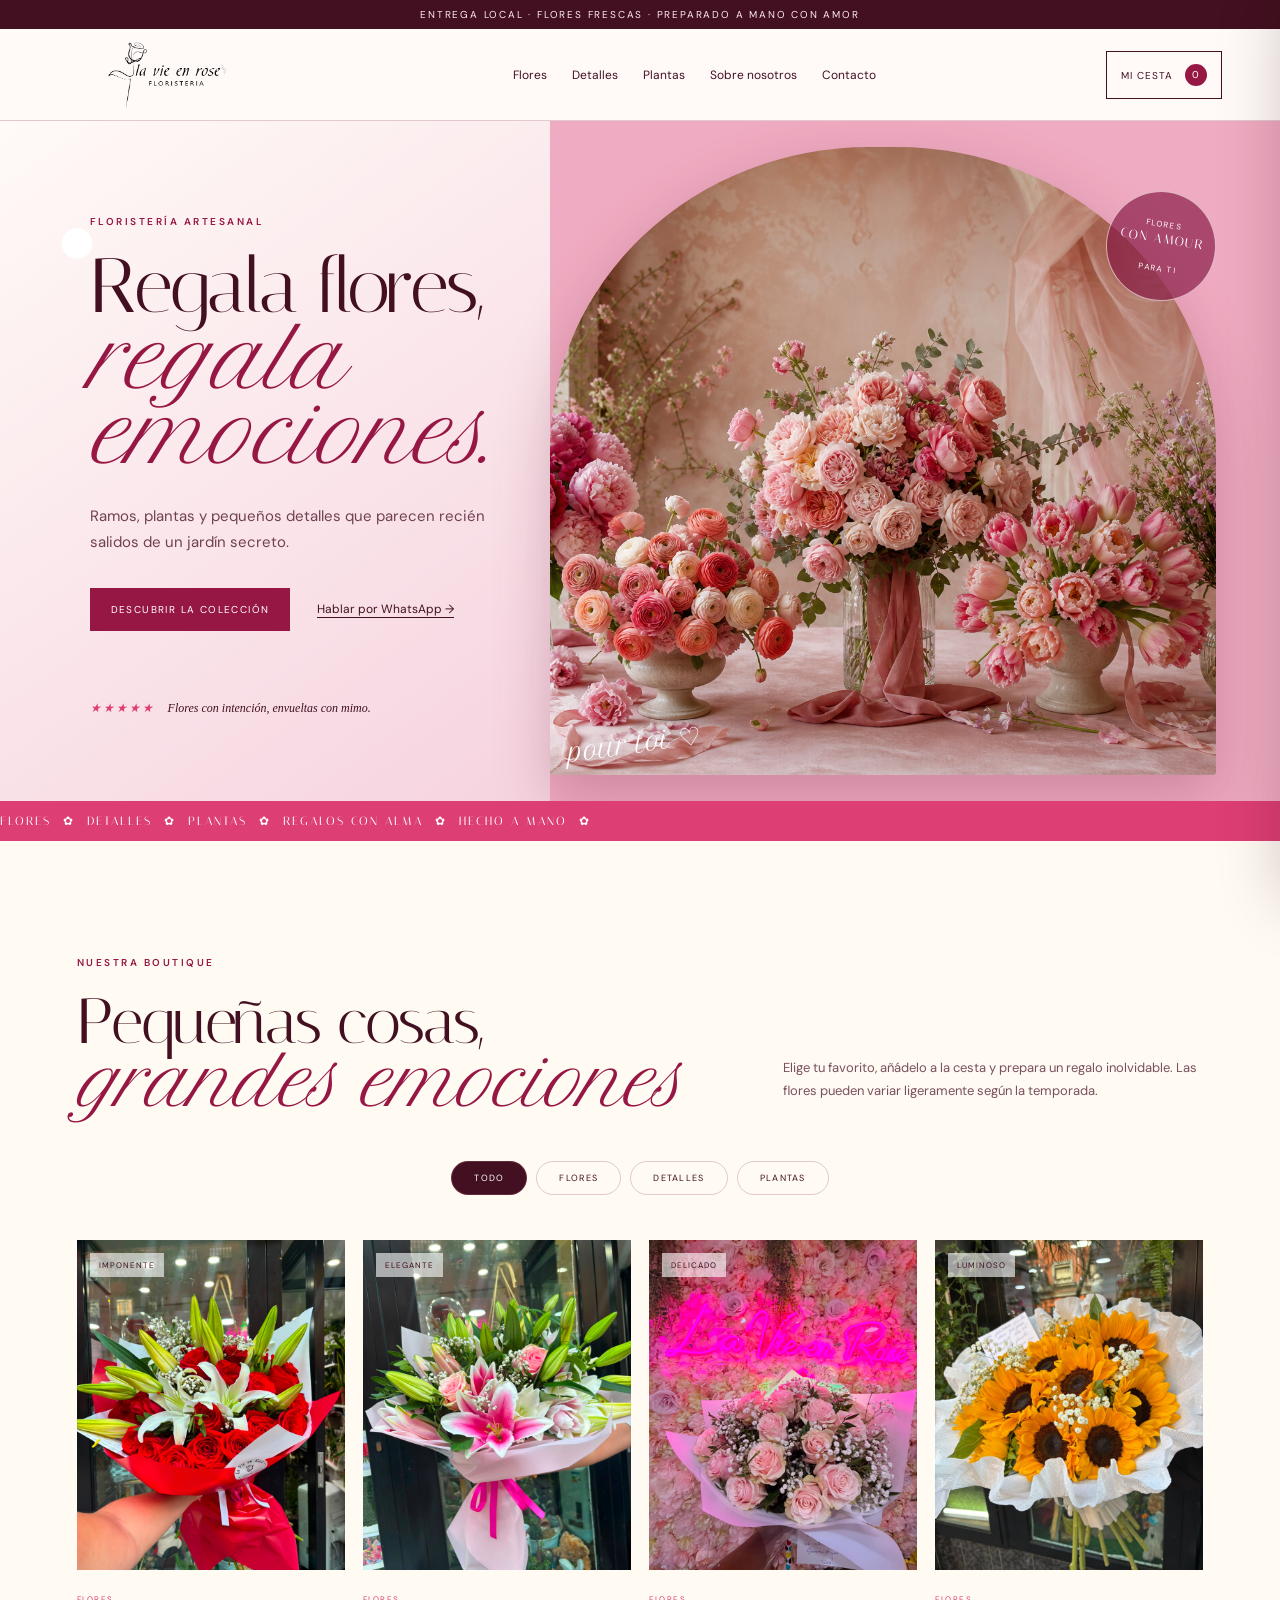
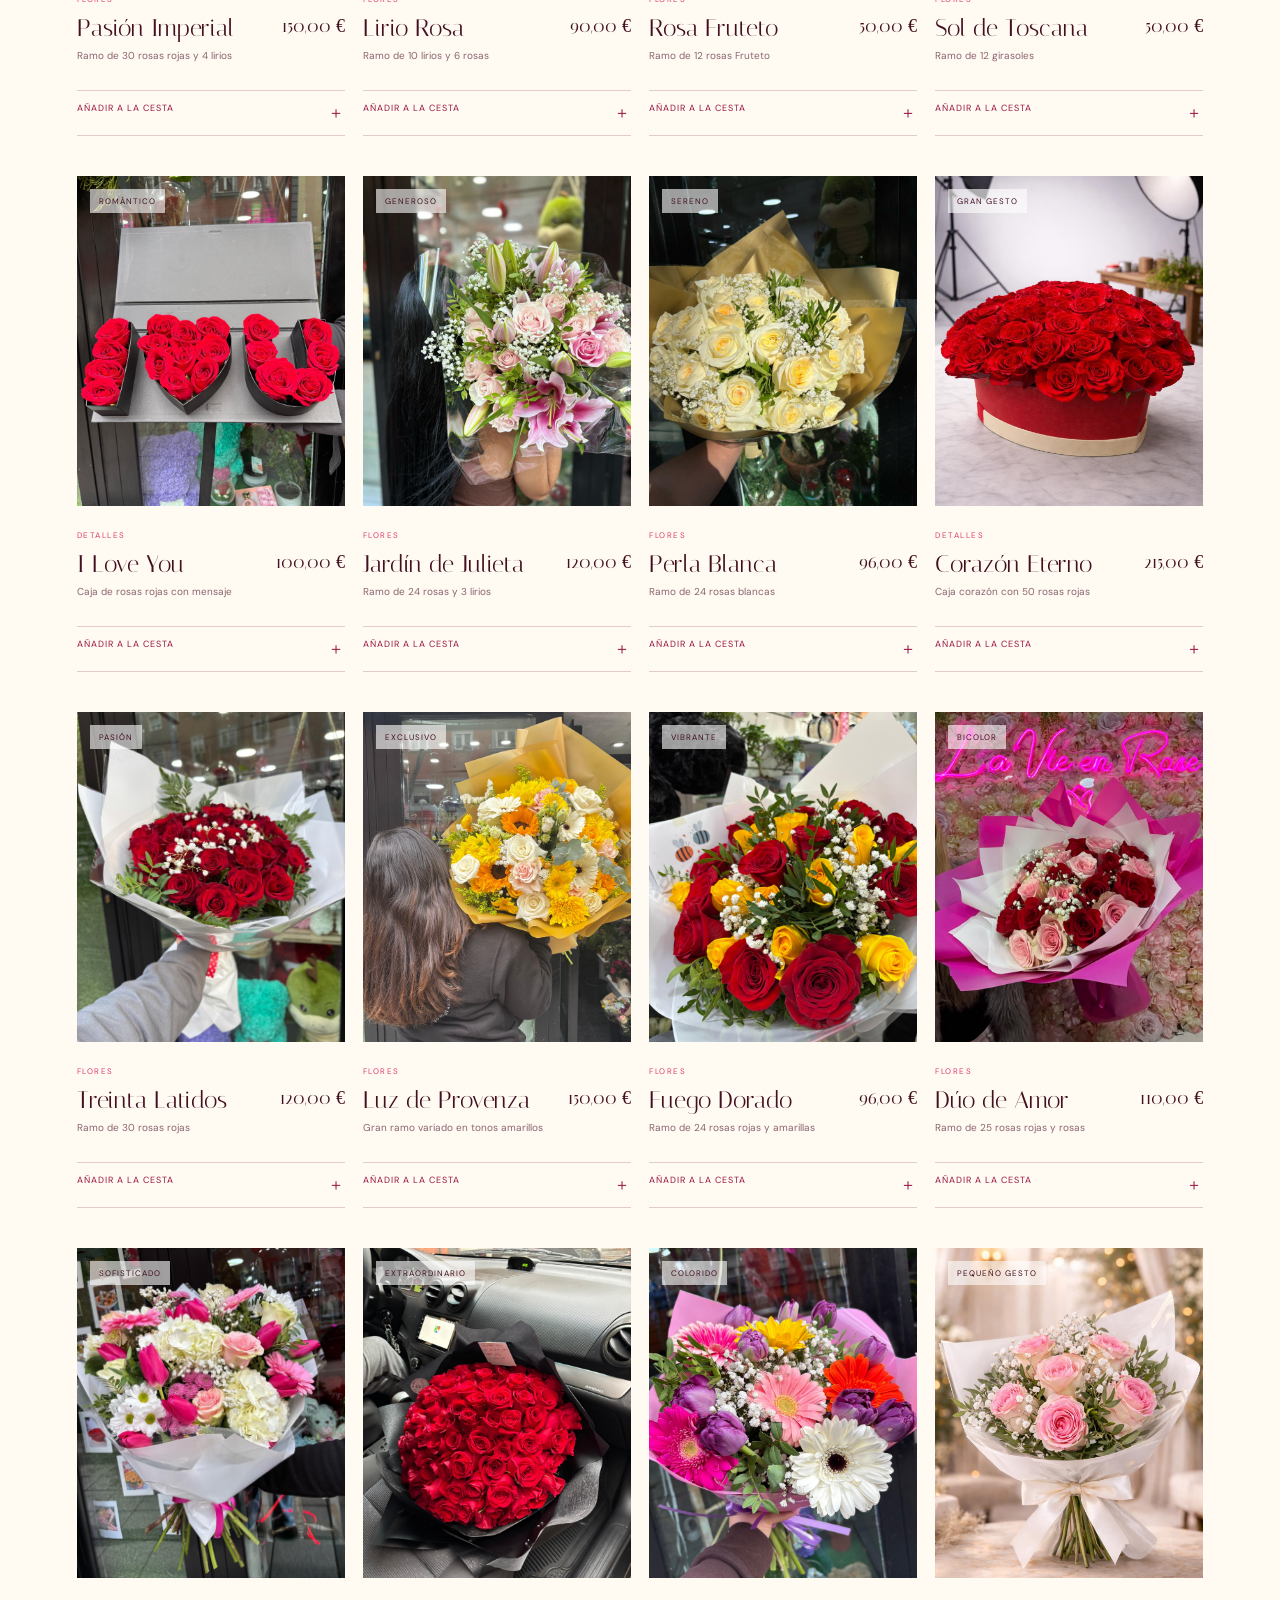
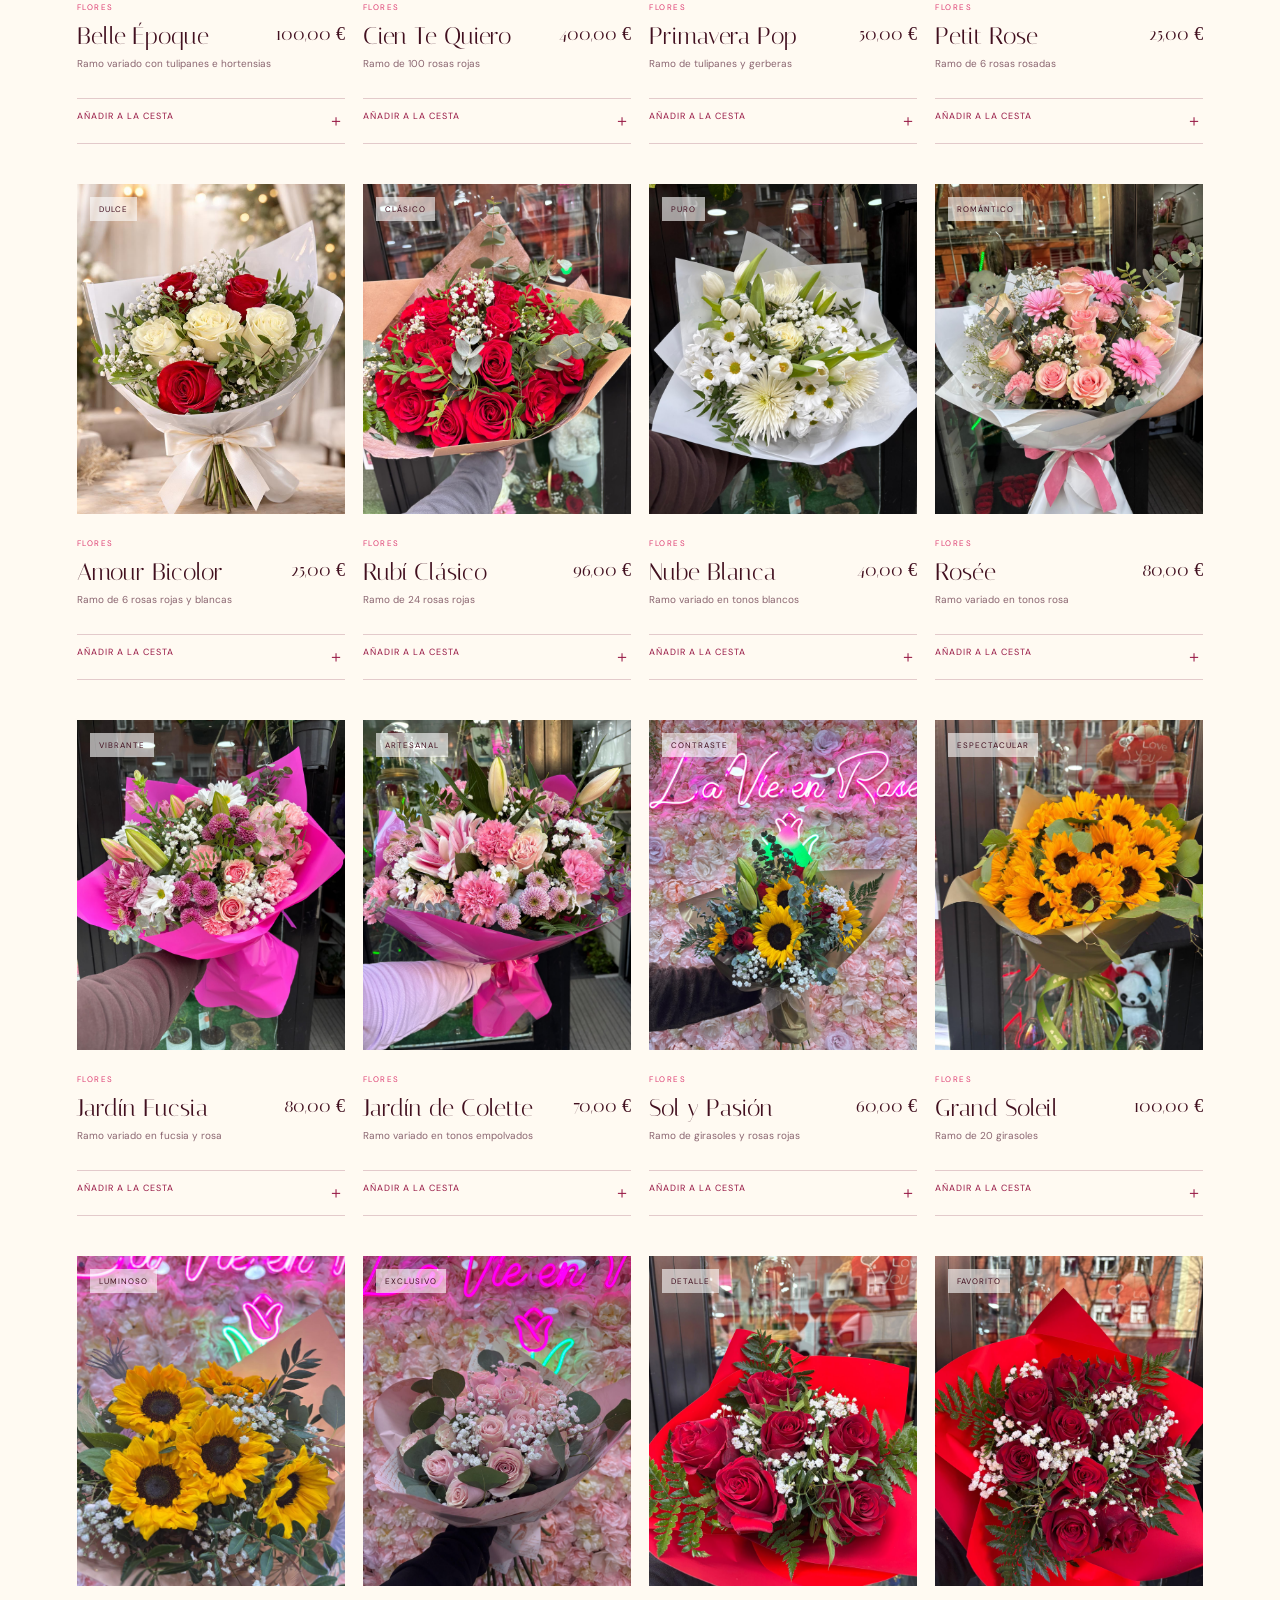
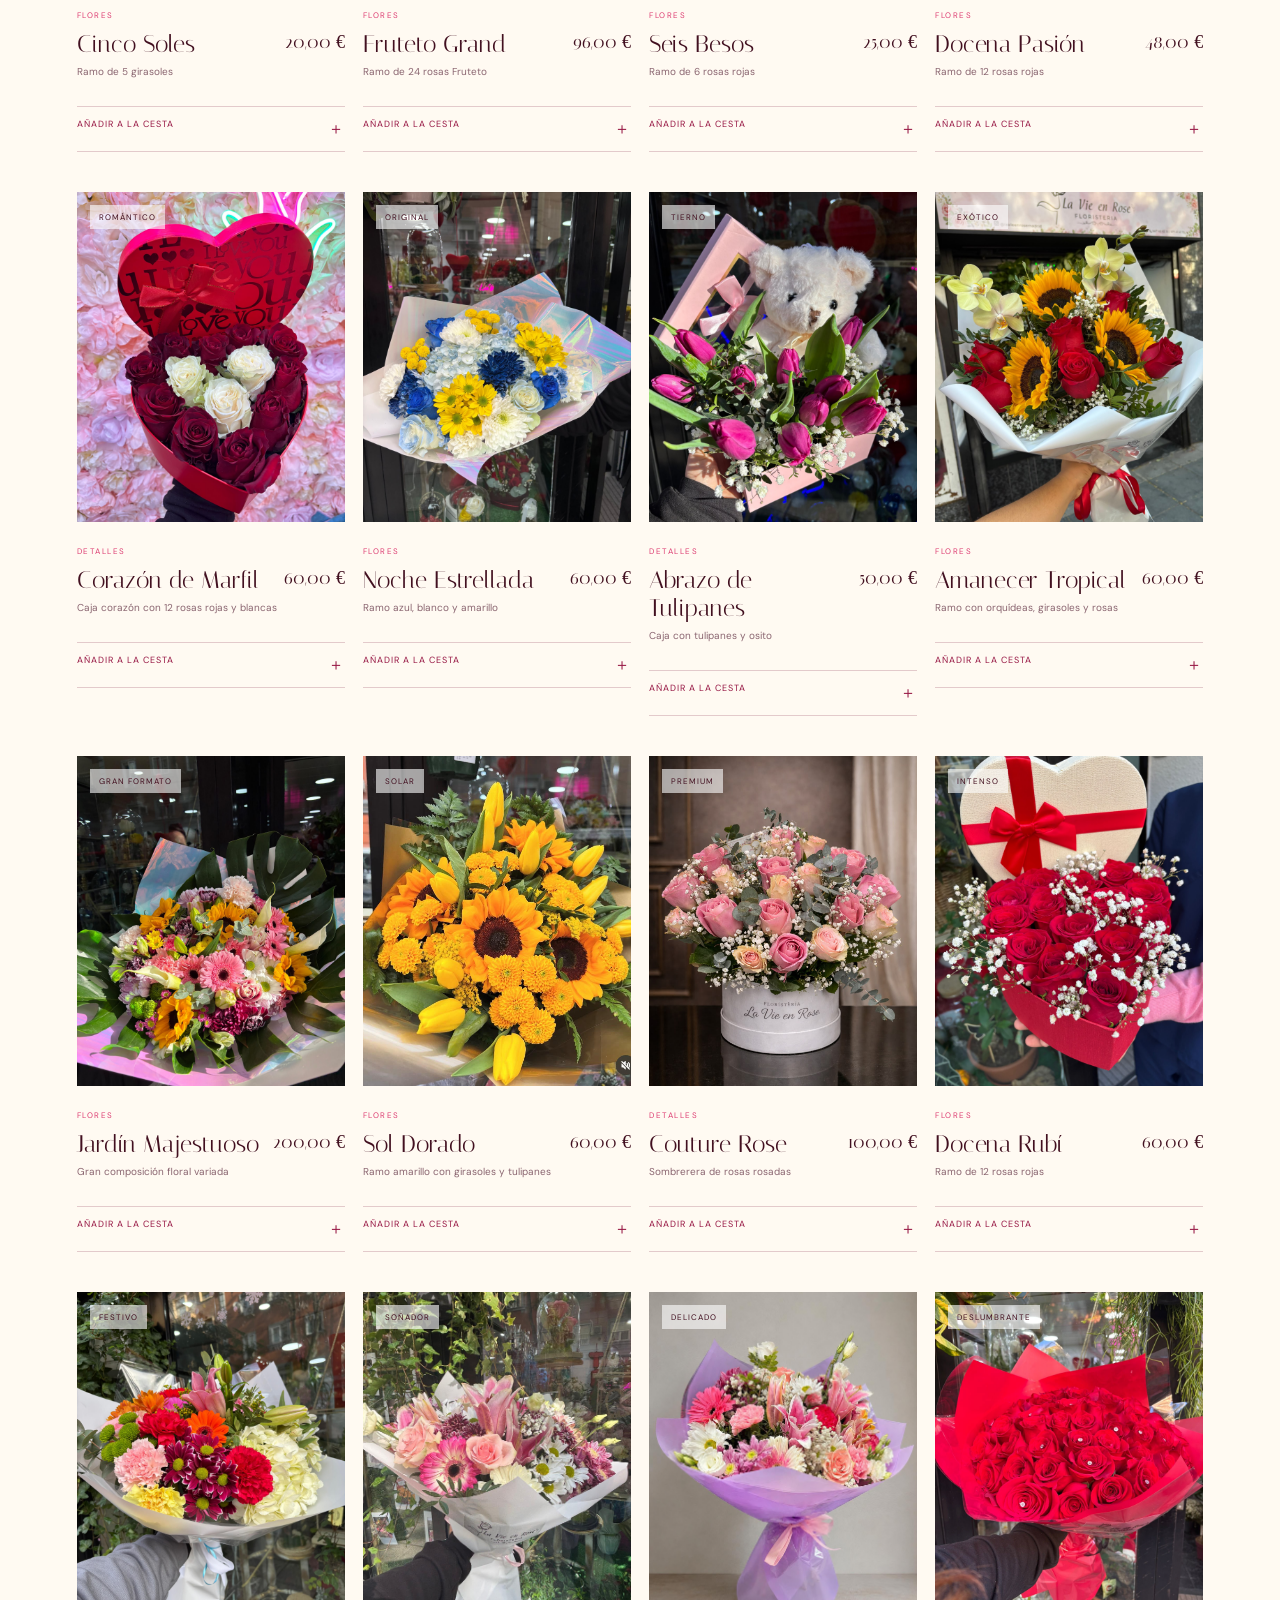
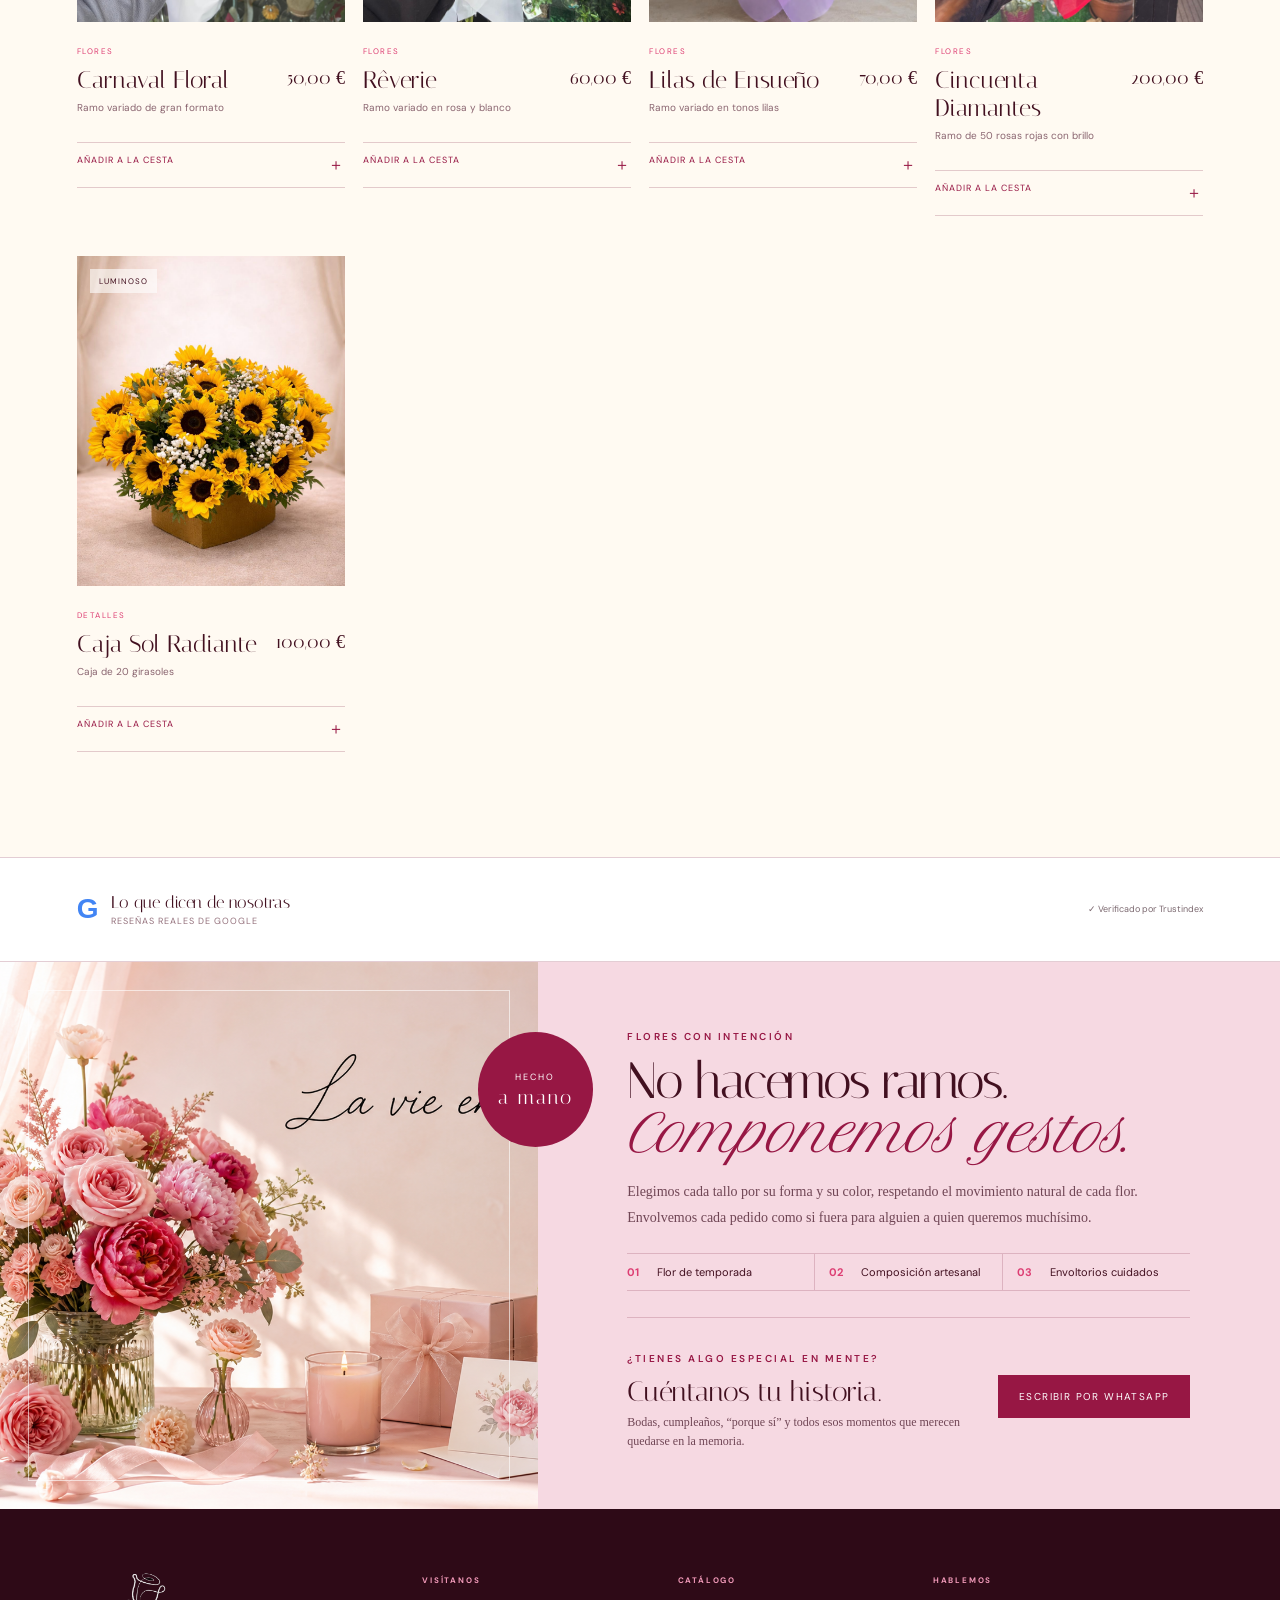
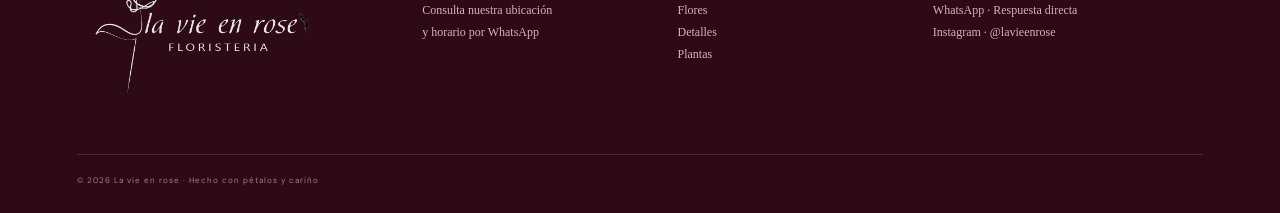
==== commit ce28a7d5: "Actualizar mensaje principal y quitar ramo duplicado" ====
--- a/index.html
+++ b/index.html
@@ -25,7 +25,7 @@
 
   <main>
     <section class="hero" id="inicio">
-      <div class="heroCopy"><p class="eyebrow">Floristería artesanal</p><h1>La vida se ve<br><i>mejor con flores.</i></h1><p class="lead">Ramos, plantas y pequeños detalles que parecen recién salidos de un jardín secreto.</p><div class="actions"><a class="button primary" href="#catalogo">Descubrir la colección</a><a class="textLink whatsapp-link" data-message="Hola, quiero hacer una consulta">Hablar por WhatsApp →</a></div><div class="tinyReview"><span>★★★★★</span> Flores con intención, envueltas con mimo.</div></div>
+      <div class="heroCopy"><p class="eyebrow">Floristería artesanal</p><h1>Regala flores,<br><i>regala emociones.</i></h1><p class="lead">Ramos, plantas y pequeños detalles que parecen recién salidos de un jardín secreto.</p><div class="actions"><a class="button primary" href="#catalogo">Descubrir la colección</a><a class="textLink whatsapp-link" data-message="Hola, quiero hacer una consulta">Hablar por WhatsApp →</a></div><div class="tinyReview"><span>★★★★★</span> Flores con intención, envueltas con mimo.</div></div>
       <div class="heroVisual"><div class="heroImage" role="img" aria-label="Atelier floral de La vie en rose"></div><div class="seal">FLORES<br><b>CON AMOUR</b><br>PARA TI</div><span class="scribble">pour toi ♡</span></div>
     </section>
 
@@ -44,7 +44,7 @@
 
   <footer><a class="footerLogo" href="#inicio"><img src="images/logo-oficial.png" alt="La vie en rose"></a><div><b>VISÍTANOS</b><p>Consulta nuestra ubicación<br>y horario por WhatsApp</p></div><div><b>CATÁLOGO</b><p><a href="#catalogo" data-category="flores">Flores</a><br><a href="#catalogo" data-category="detalles">Detalles</a><br><a href="#catalogo" data-category="plantas">Plantas</a></p></div><div><b>HABLEMOS</b><p><a class="whatsapp-link" data-message="Hola, quiero más información">WhatsApp · Respuesta directa</a><br>Instagram · @lavieenrose</p></div><small>© 2026 La vie en rose · Hecho con pétalos y cariño</small></footer>
 
-  <div class="overlay" id="cart-overlay" hidden></div><aside class="cartDrawer" id="cart" aria-label="Carrito" aria-hidden="true"><div class="cartHead"><div><p class="eyebrow">Tu selección</p><h2>Mi cesta <span id="drawer-count">0</span></h2></div><button id="close-cart" aria-label="Cerrar carrito">×</button></div><div id="cart-items" class="cartItems"></div><div class="cartEmpty" id="cart-empty"><span>♡</span><h3>Tu cesta espera flores</h3><p>Añade algo bonito del catálogo.</p></div><div class="cartSummary"><fieldset class="fulfillment"><legend>¿Cómo quieres recibirlo?</legend><label><input type="radio" name="fulfillment" value="pickup" checked> Recogida en tienda <span>Gratis</span></label><label><input type="radio" name="fulfillment" value="delivery"> Entrega en Comunidad de Madrid <span>7,90 €</span></label><div id="delivery-time-wrap" hidden><label for="delivery-time">Fecha y hora de entrega</label><input id="delivery-time" type="datetime-local" step="1800"><small>Mínimo 5 horas desde el pago · Horario 10:00–20:30</small></div></fieldset><div><span>Total</span><strong id="cart-total">0,00 €</strong></div><p id="delivery-note">Recogida gratuita. Te avisaremos cuando esté preparado.</p><button class="checkout" id="checkout">Pagar de forma segura</button><button class="whatsappOrder" id="whatsapp-order">Consultar cesta por WhatsApp</button></div></aside>
+  <div class="overlay" id="cart-overlay" hidden></div><aside class="cartDrawer" id="cart" aria-label="Carrito" aria-hidden="true"><div class="cartHead"><div><p class="eyebrow">Tu selección</p><h2>Mi cesta <span id="drawer-count">0</span></h2></div><button id="close-cart" aria-label="Cerrar carrito">×</button></div><div id="cart-items" class="cartItems"></div><div class="cartEmpty" id="cart-empty"><span>♡</span><h3>Tu cesta espera flores</h3><p>Añade algo bonito del catálogo.</p></div><div class="cartSummary"><fieldset class="fulfillment"><legend>¿Cómo quieres recibirlo?</legend><label><input type="radio" name="fulfillment" value="pickup" checked> Recogida en tienda <span>Gratis</span></label><label><input type="radio" name="fulfillment" value="delivery"> Entrega en Comunidad de Madrid <span>7,90 €</span></label><div id="delivery-time-wrap" hidden><label for="delivery-time">Fecha y hora de entrega</label><input id="delivery-time" type="datetime-local" step="1800"><small>Mínimo 5 horas laborables · Horario 10:00–20:30</small></div></fieldset><label for="checkout-email">Email para el comprobante</label><input id="checkout-email" type="email" autocomplete="email" placeholder="tu@email.com" required><small>Stripe enviará aquí el recibo del pago.</small><div><span>Total</span><strong id="cart-total">0,00 €</strong></div><p id="delivery-note">Recogida gratuita. Te avisaremos cuando esté preparado.</p><button class="checkout" id="checkout">Pagar de forma segura</button><button class="whatsappOrder" id="whatsapp-order">Consultar cesta por WhatsApp</button></div></aside>
   <div class="orderModal" id="order-modal" hidden><div class="orderCard"><button id="close-order" aria-label="Cerrar">×</button><span class="orderFlower">❀</span><p class="eyebrow">Pago confirmado</p><h2>Tu pedido ya está <i>en marcha</i></h2><p>Hemos recibido correctamente tu compra.</p><div class="orderRef"><span>Referencia</span><strong id="order-reference">—</strong></div><p>Stripe enviará el comprobante al correo indicado durante el pago. Conserva esta referencia.</p><button class="checkout" id="confirm-whatsapp">Avisar a la tienda por WhatsApp</button></div></div>
   <div class="toast" id="toast" role="status" hidden></div>
   <script src="config.js"></script>
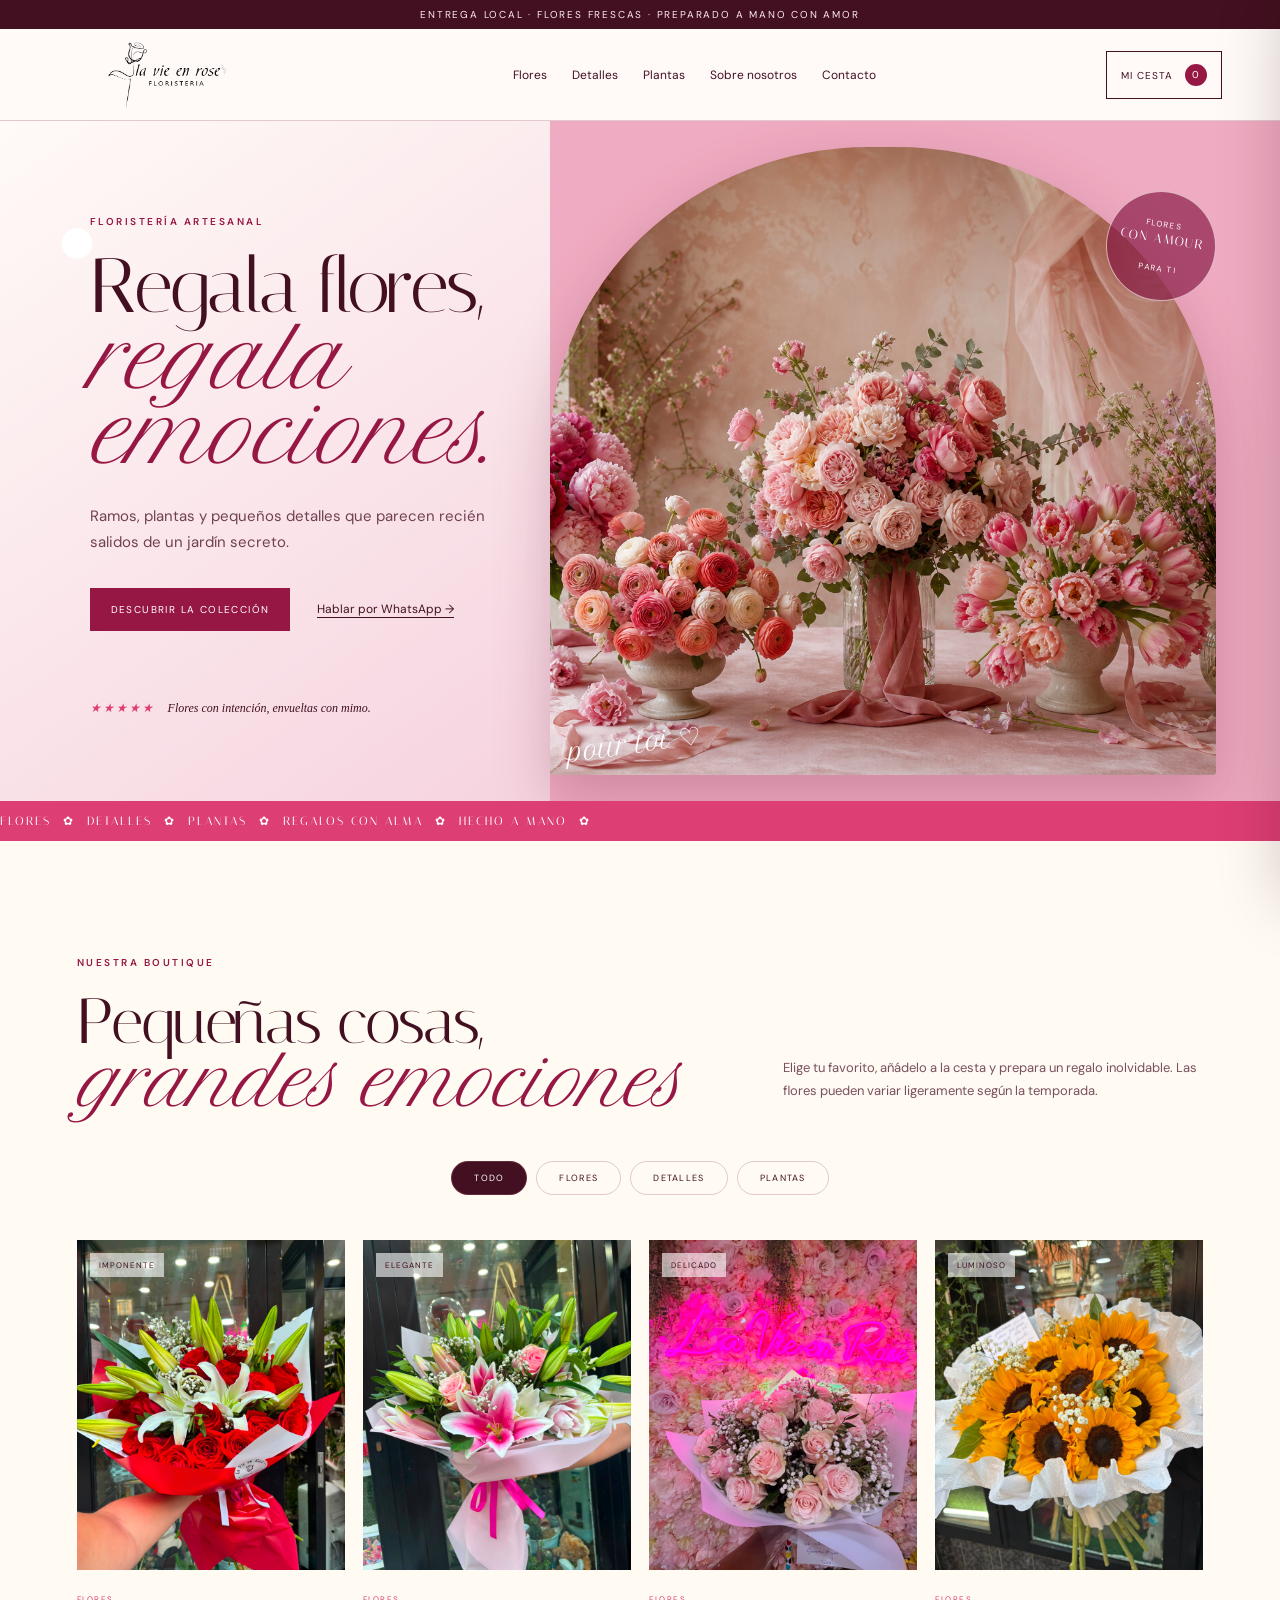
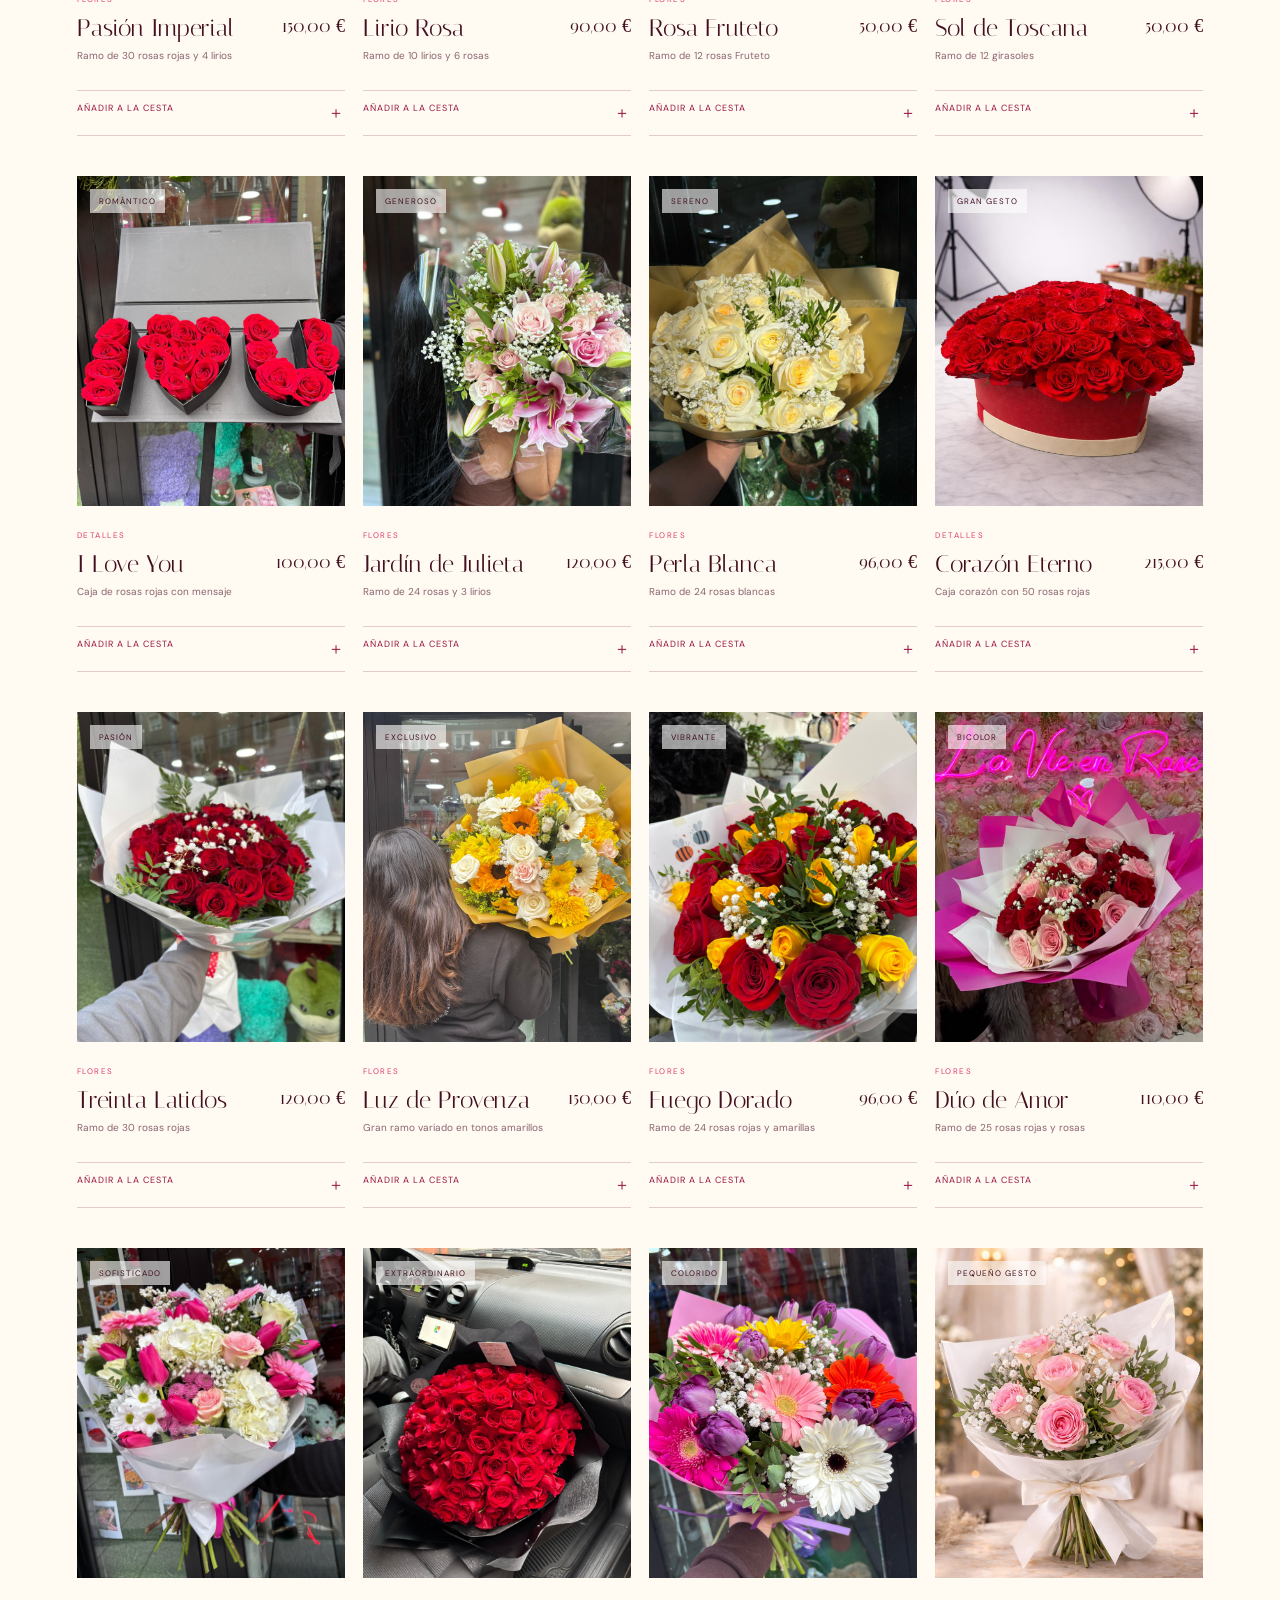
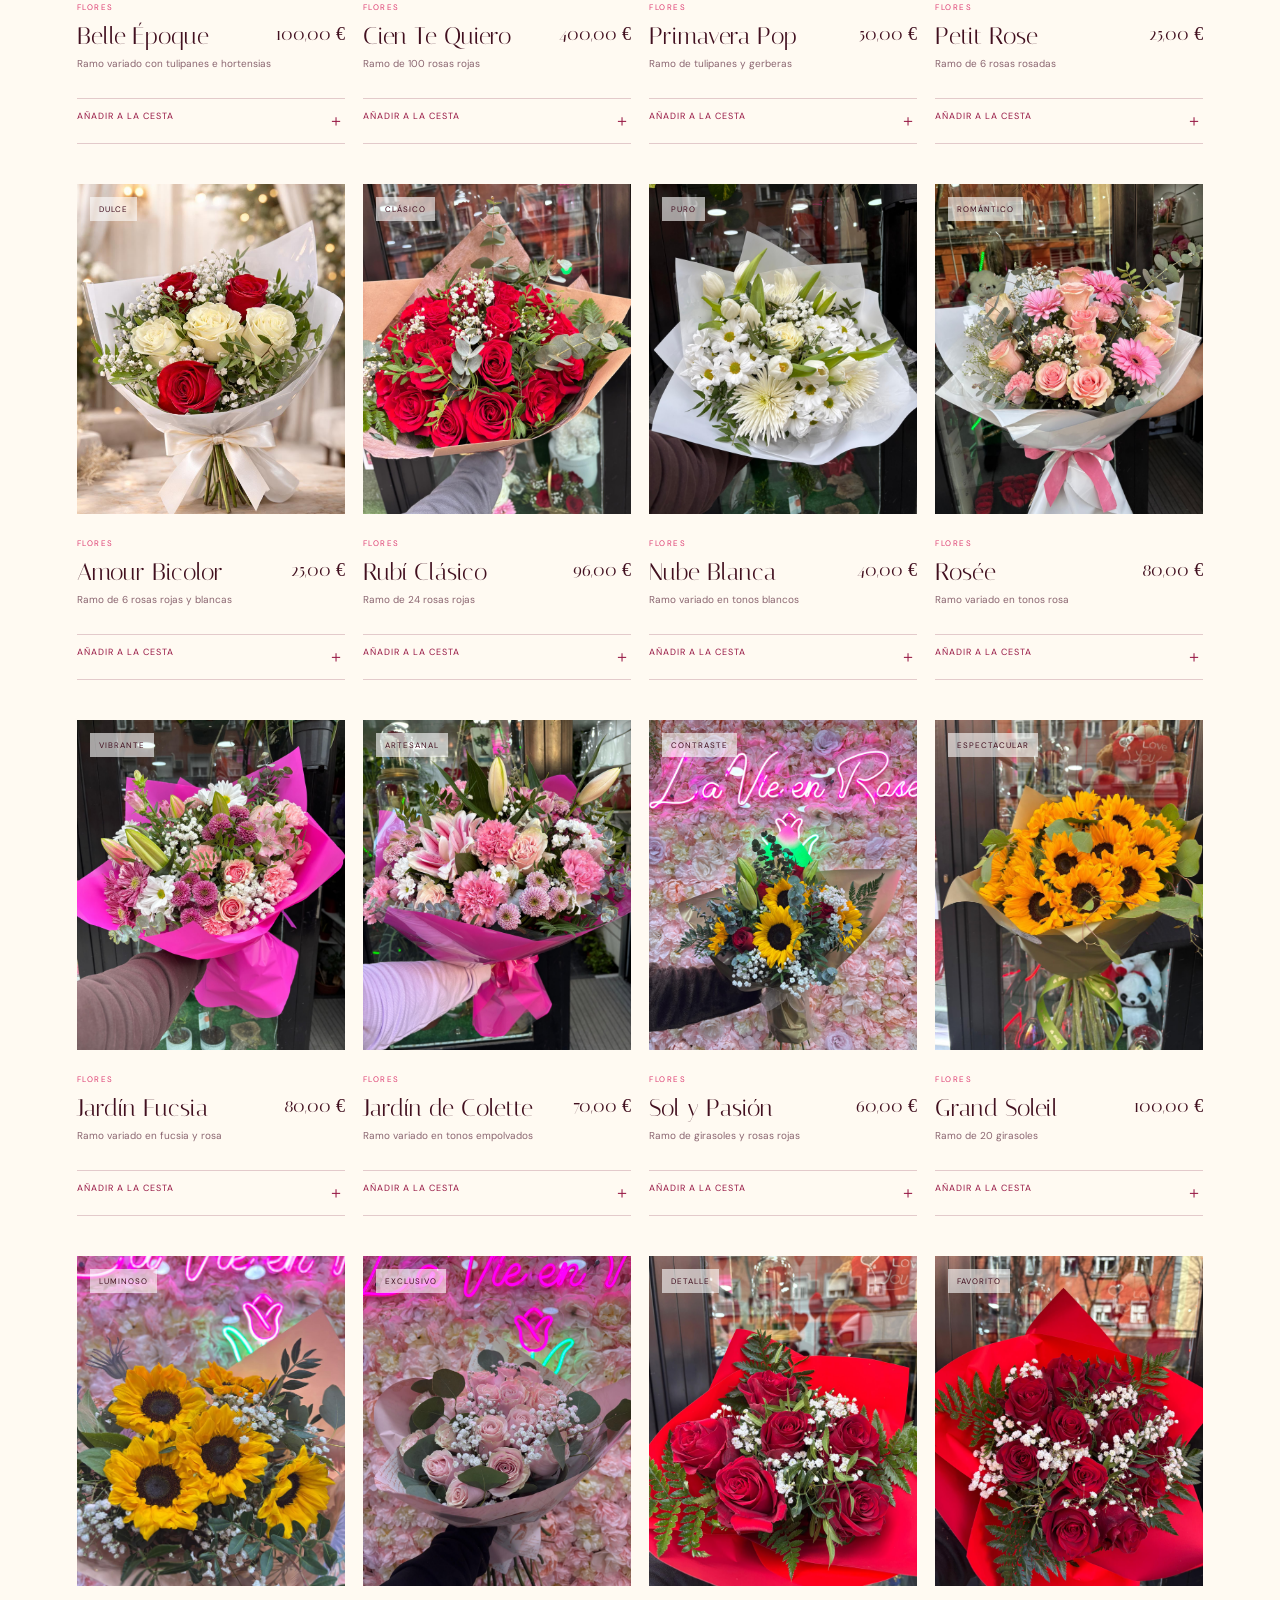
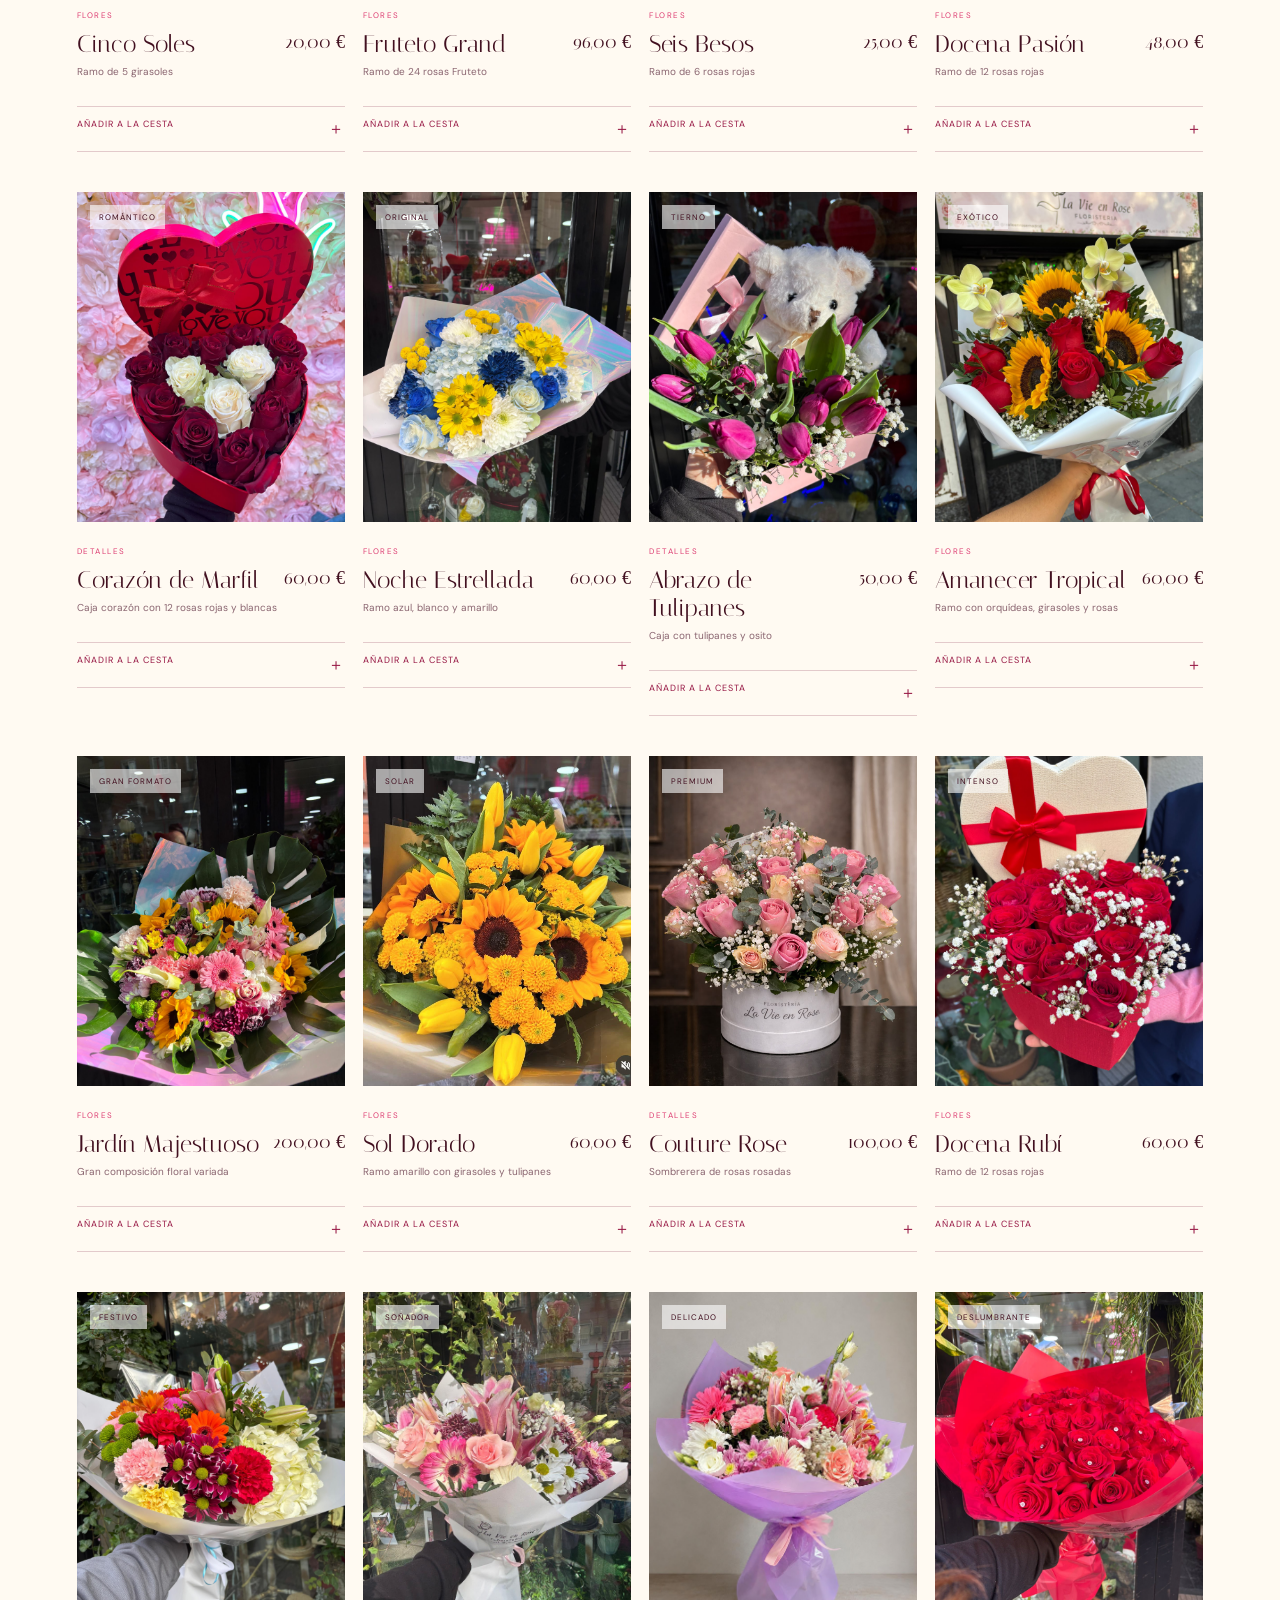
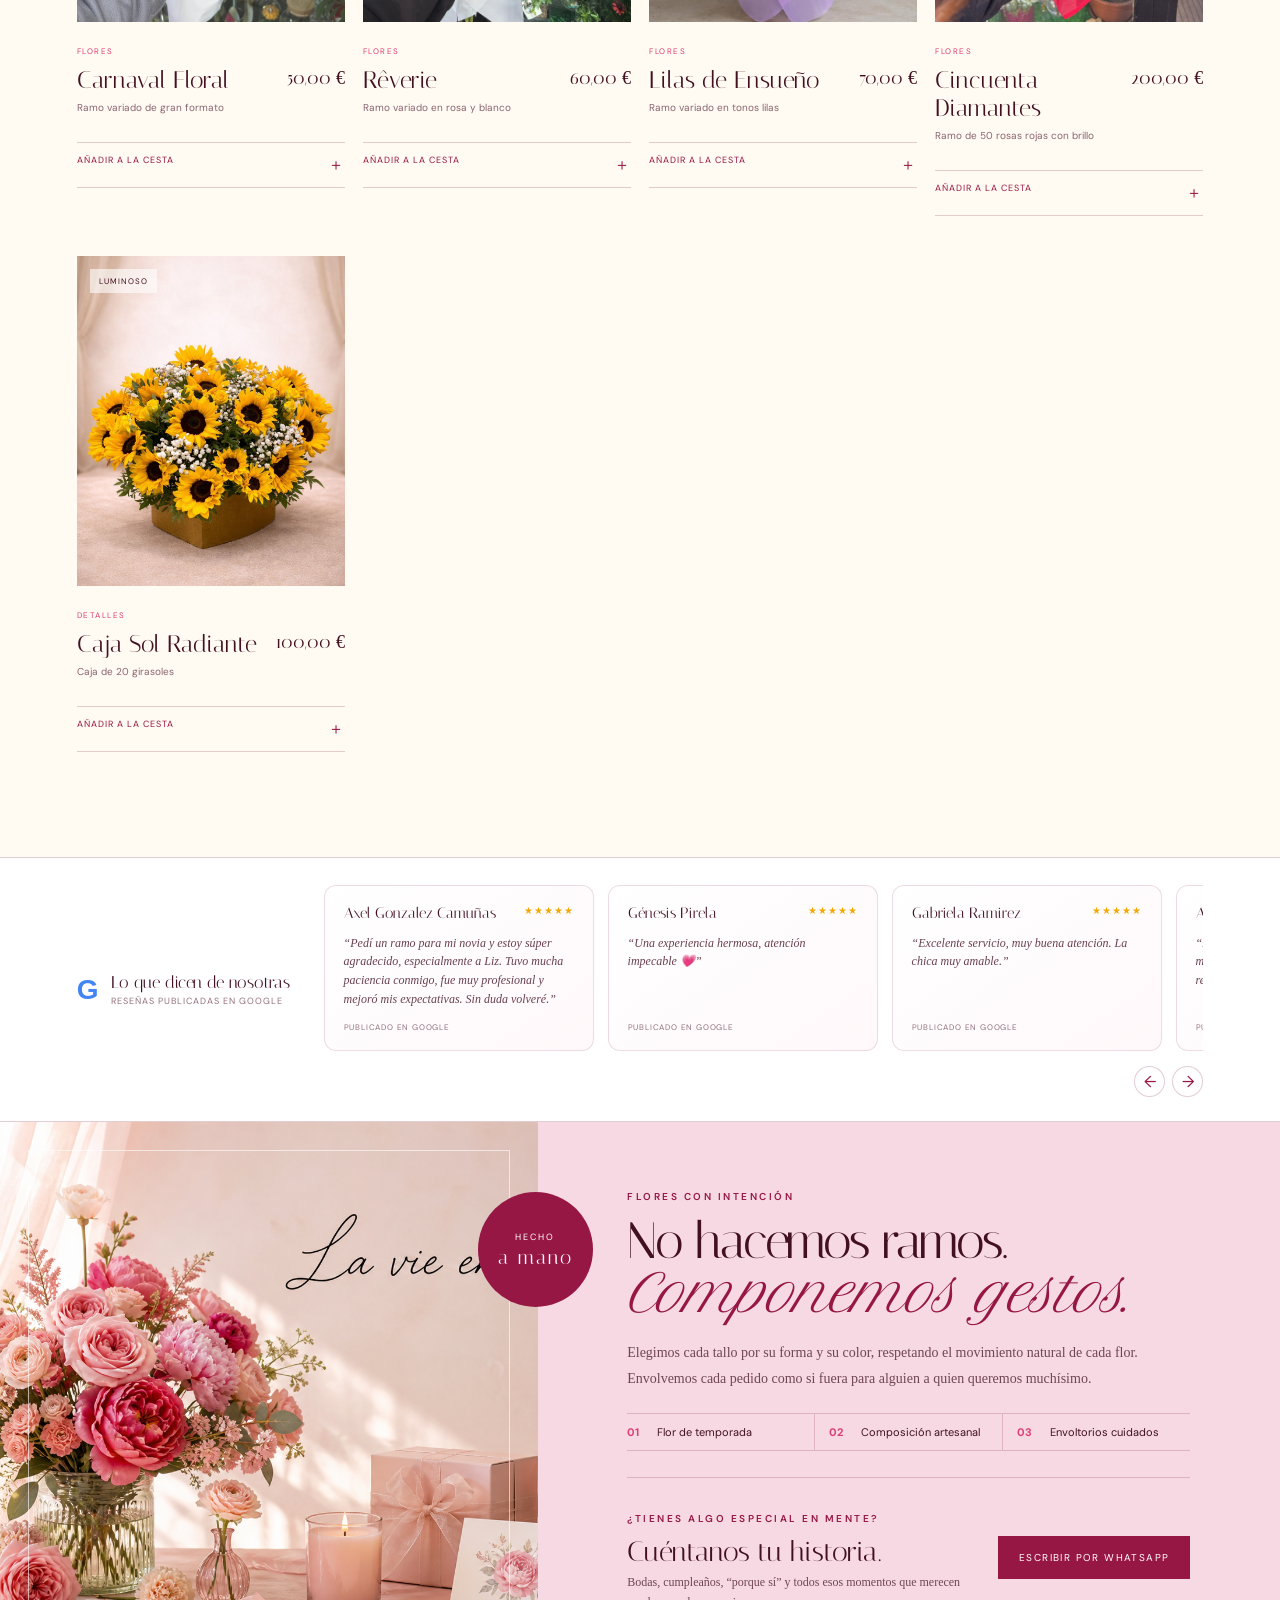
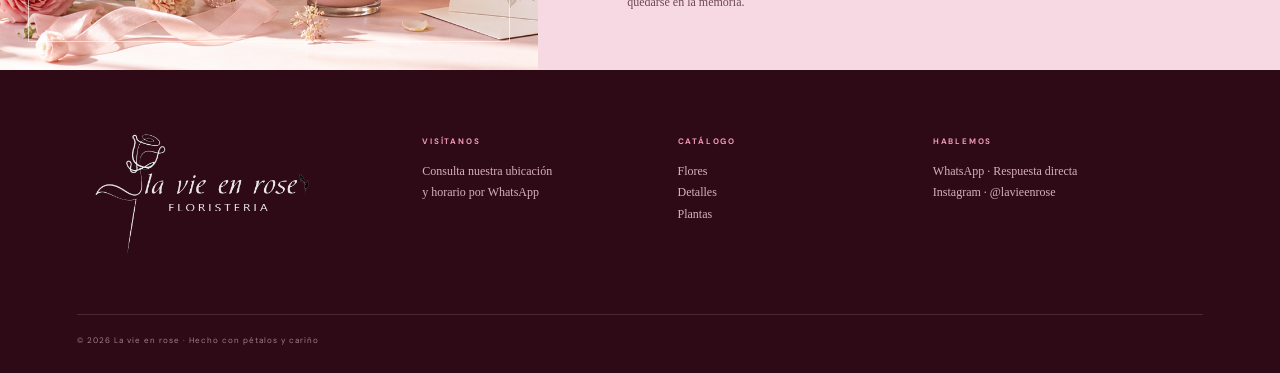
==== commit c07ec5af: "Replace expired Trustindex widget with native reviews" ====
--- a/index.html
+++ b/index.html
@@ -11,6 +11,7 @@
   <link rel="stylesheet" href="styles.css">
   <link rel="stylesheet" href="catalogo-real.css">
   <link rel="stylesheet" href="checkout-flow.css">
+  <link rel="stylesheet" href="reviews.css">
 </head>
 <body>
   <div class="announcement">Entrega local · Flores frescas · Preparado a mano con amor</div>
@@ -37,7 +38,23 @@
       <div class="productGrid" id="product-grid"></div>
     </section>
 
-    <section class="reviews" aria-label="Reseñas de Google"><div class="reviewIntro"><span class="googleMark">G</span><div><strong>Lo que dicen de nosotras</strong><p>Reseñas reales de Google</p></div></div><div id="trustindex-widget"><script defer async src="https://cdn.trustindex.io/loader.js?f05400878cf0808a0d669afef79"></script></div><span class="verified">✓ Verificado por Trustindex</span></section>
+    <section class="reviews nativeReviews" aria-labelledby="reviews-title">
+      <div class="reviewIntro"><span class="googleMark" aria-hidden="true">G</span><div><strong id="reviews-title">Lo que dicen de nosotras</strong><p>Reseñas publicadas en Google</p></div></div>
+      <div class="reviewCarousel">
+        <div class="reviewRail" id="review-rail" tabindex="0" aria-label="Reseñas de clientes">
+          <article class="reviewCard"><div class="reviewMeta"><strong>Axel Gonzalez Camuñas</strong><span>★★★★★</span></div><p>“Pedí un ramo para mi novia y estoy súper agradecido, especialmente a Liz. Tuvo mucha paciencia conmigo, fue muy profesional y mejoró mis expectativas. Sin duda volveré.”</p><small>Publicado en Google</small></article>
+          <article class="reviewCard"><div class="reviewMeta"><strong>Génesis Pirela</strong><span>★★★★★</span></div><p>“Una experiencia hermosa, atención impecable 💗”</p><small>Publicado en Google</small></article>
+          <article class="reviewCard"><div class="reviewMeta"><strong>Gabriela Ramirez</strong><span>★★★★★</span></div><p>“Excelente servicio, muy buena atención. La chica muy amable.”</p><small>Publicado en Google</small></article>
+          <article class="reviewCard"><div class="reviewMeta"><strong>Adderly Medina</strong><span>★★★★★</span></div><p>“Lo mejor de lo mejor, excelente servicio y el mejor trato. Gracias por todo. 100% recomendado.”</p><small>Publicado en Google</small></article>
+          <article class="reviewCard"><div class="reviewMeta"><strong>Tania Gallego</strong><span>★★★★★</span></div><p>“La atención fue muy oportuna y tienen facilidad de pago para personas que están en el exterior.”</p><small>Publicado en Google</small></article>
+          <article class="reviewCard"><div class="reviewMeta"><strong>Maria Jose Peña</strong><span>★★★★★</span></div><p>“Las flores hermosas, la atención excelente. Me ayudaron con todo, súper rápido y bastante amables. Sin duda volvería a comprar aquí ❤️”</p><small>Publicado en Google</small></article>
+          <article class="reviewCard"><div class="reviewMeta"><strong>Quique Luquero Maireles</strong><span>★★★★★</span></div><p>“Gran atención. Floristería hermosa y bonita.”</p><small>Publicado en Google</small></article>
+          <article class="reviewCard"><div class="reviewMeta"><strong>Stiven Restrepo</strong><span>★★★★★</span></div><p>“Muy amables, servicio espectacular y el producto 10/10. Muy buena energía. Lo recomiendo 100%.”</p><small>Publicado en Google</small></article>
+          <article class="reviewCard"><div class="reviewMeta"><strong>Kecamisas Store</strong><span>★★★★★</span></div><p>“Excelente trabajo y servicio, muy recomendado.”</p><small>Publicado en Google</small></article>
+        </div>
+        <div class="reviewControls"><button id="review-prev" type="button" aria-label="Reseñas anteriores">←</button><button id="review-next" type="button" aria-label="Más reseñas">→</button></div>
+      </div>
+    </section>
 
     <section class="story storyCompact" id="nosotros"><div class="storyImage"><span>Hecho<br><b>a mano</b></span></div><div class="storyCopy"><p class="eyebrow">Flores con intención</p><h2>No hacemos ramos. <i>Componemos gestos.</i></h2><p>Elegimos cada tallo por su forma y su color, respetando el movimiento natural de cada flor. Envolvemos cada pedido como si fuera para alguien a quien queremos muchísimo.</p><div class="values"><span><b>01</b> Flor de temporada</span><span><b>02</b> Composición artesanal</span><span><b>03</b> Envoltorios cuidados</span></div><div class="storyCta" id="contacto"><div><p class="eyebrow">¿Tienes algo especial en mente?</p><h3>Cuéntanos tu historia.</h3><p>Bodas, cumpleaños, “porque sí” y todos esos momentos que merecen quedarse en la memoria.</p></div><a class="button primary whatsapp-link" data-message="Hola, me gustaría hacer un encargo personalizado">Escribir por WhatsApp</a></div></div></section>
   </main>
--- a/catalogo-real.css
+++ b/catalogo-real.css
@@ -33,11 +33,6 @@
   color: #8a6570;
   font-size: 12px;
   line-height: 1.7;
-}
-
-#trustindex-widget {
-  flex: 1;
-  min-width: 280px;
 }
 
 .story.storyCompact {
--- a/reviews.css
+++ b/reviews.css
@@ -0,0 +1,85 @@
+.nativeReviews {
+  min-height: 0;
+  padding: 24px 6vw;
+  gap: 34px;
+  background: #fff;
+}
+
+.nativeReviews .reviewIntro {
+  flex: 0 0 205px;
+}
+
+.reviewCarousel {
+  position: relative;
+  min-width: 0;
+  flex: 1;
+}
+
+.reviewRail {
+  display: grid;
+  grid-auto-flow: column;
+  grid-auto-columns: minmax(270px, 31%);
+  gap: 14px;
+  overflow-x: auto;
+  scroll-snap-type: x mandatory;
+  scrollbar-width: none;
+  scroll-behavior: smooth;
+  padding: 3px 2px 7px;
+}
+
+.reviewRail::-webkit-scrollbar { display: none; }
+
+.reviewCard {
+  scroll-snap-align: start;
+  display: flex;
+  flex-direction: column;
+  min-height: 152px;
+  padding: 18px 19px;
+  border: 1px solid #a6617835;
+  border-radius: 12px;
+  background: linear-gradient(145deg, #fff, #fff8fa);
+}
+
+.reviewMeta {
+  display: flex;
+  align-items: flex-start;
+  justify-content: space-between;
+  gap: 12px;
+}
+
+.reviewMeta strong { font: 15px 'Italiana', serif; }
+.reviewMeta span { color: #f4a900; font-size: 10px; letter-spacing: 1px; white-space: nowrap; }
+.reviewCard p { margin: 12px 0 14px; font: italic 12px/1.55 Georgia, serif; color: #69404e; }
+.reviewCard small { margin-top: auto; color: #92717c; font-size: 8px; letter-spacing: .8px; text-transform: uppercase; }
+
+.reviewControls {
+  display: flex;
+  justify-content: flex-end;
+  gap: 7px;
+  margin-top: 8px;
+}
+
+.reviewControls button {
+  width: 31px;
+  height: 31px;
+  border: 1px solid var(--line);
+  border-radius: 50%;
+  background: #fff;
+  color: var(--berry);
+  cursor: pointer;
+}
+
+.reviewControls button:hover { background: var(--berry); color: #fff; }
+
+@media (max-width: 820px) {
+  .nativeReviews { display: block; text-align: left; }
+  .nativeReviews .reviewIntro { justify-content: flex-start; margin-bottom: 18px; }
+  .reviewRail { grid-auto-columns: minmax(260px, 55%); }
+}
+
+@media (max-width: 560px) {
+  .nativeReviews { padding: 28px 5vw 22px; }
+  .nativeReviews .reviewIntro { justify-content: center; text-align: left; }
+  .reviewRail { grid-auto-columns: 88%; }
+  .reviewCard { min-height: 166px; }
+}
